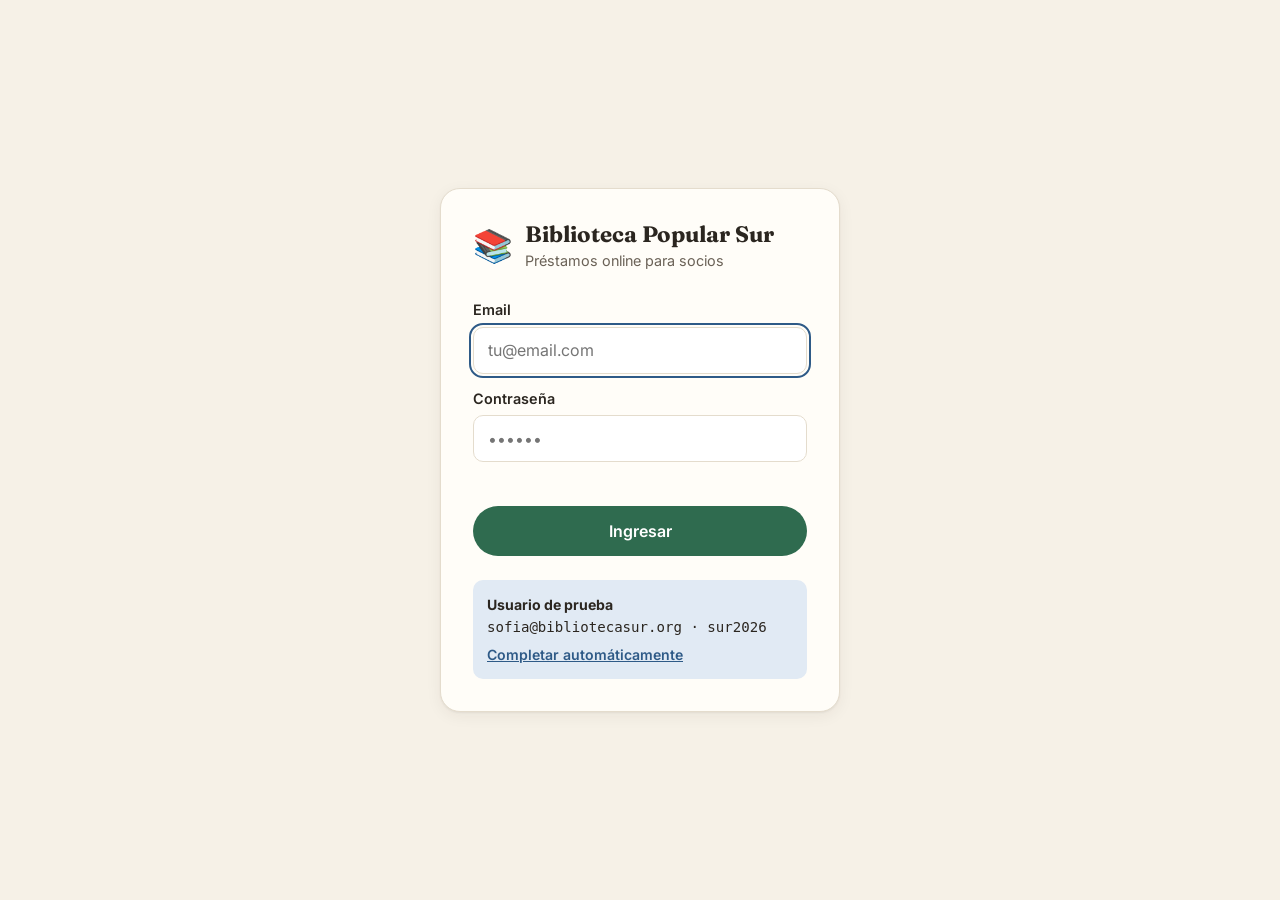
==== index.html @ bd3634ec "App Biblioteca Popular Sur: login simulado, catálogo y préstamos" ====
<!doctype html>
<html lang="es">
<head>
  <meta charset="utf-8">
  <meta name="viewport" content="width=device-width, initial-scale=1">
  <title>Biblioteca Popular Sur · Préstamos</title>
  <meta name="description" content="Catálogo y préstamos online de la Biblioteca Popular Sur.">
  <link rel="preconnect" href="https://fonts.googleapis.com">
  <link rel="preconnect" href="https://fonts.gstatic.com" crossorigin>
  <link href="https://fonts.googleapis.com/css2?family=Fraunces:opsz,wght@9..144,600;9..144,700&family=Inter:wght@400;500;600&display=swap" rel="stylesheet">
  <link rel="stylesheet" href="styles.css">
</head>
<body>

  <!-- PANTALLA 1: LOGIN -->
  <section id="pantalla-login" class="login" hidden>
    <div class="login-card">
      <div class="marca">
        <span class="marca-icono" aria-hidden="true">📚</span>
        <div>
          <h1>Biblioteca Popular Sur</h1>
          <p class="sub">Préstamos online para socios</p>
        </div>
      </div>

      <form id="form-login" novalidate>
        <label for="email">Email</label>
        <input id="email" type="email" autocomplete="username" placeholder="tu@email.com" required>

        <label for="password">Contraseña</label>
        <input id="password" type="password" autocomplete="current-password" placeholder="••••••" required>

        <p id="error-login" class="error" role="alert"></p>
        <button type="submit" class="btn btn-primario btn-ancho">Ingresar</button>
      </form>

      <div class="demo">
        <strong>Usuario de prueba</strong>
        <p>sofia@bibliotecasur.org · sur2026</p>
        <button type="button" id="btn-demo" class="btn-link">Completar automáticamente</button>
      </div>
    </div>
  </section>

  <!-- PANTALLA 2: APP -->
  <div id="pantalla-app" hidden>
    <header class="topbar">
      <div class="marca marca-chica">
        <span class="marca-icono" aria-hidden="true">📚</span>
        <span class="marca-nombre">Biblioteca Sur</span>
      </div>
      <div class="usuario">
        <span>Hola, <strong id="nombre-usuario"></strong></span>
        <button id="btn-salir" class="btn btn-secundario">Salir</button>
      </div>
    </header>

    <main class="contenido">
      <!-- Catálogo -->
      <section class="catalogo" aria-labelledby="titulo-catalogo">
        <h2 id="titulo-catalogo">Catálogo</h2>

        <div class="filtros">
          <input id="buscador" type="search" placeholder="Buscar por título o autor…" aria-label="Buscar por título o autor">
          <select id="filtro-genero" aria-label="Filtrar por género">
            <option value="todos">Todos los géneros</option>
          </select>
          <label class="check">
            <input type="checkbox" id="solo-disponibles"> Solo disponibles
          </label>
        </div>

        <p id="contador-resultados" class="contador"></p>
        <ul id="lista-libros" class="lista-libros"></ul>
      </section>

      <!-- Mis préstamos -->
      <aside class="prestamos" aria-labelledby="titulo-prestamos">
        <h2 id="titulo-prestamos">Mis préstamos <span id="cupo" class="cupo"></span></h2>
        <ul id="lista-prestamos" class="lista-prestamos"></ul>
        <p class="regla">Hasta 3 libros a la vez · 14 días · 1 renovación de 7 días.</p>
      </aside>
    </main>
  </div>

  <!-- Aviso flotante -->
  <div id="toast" class="toast" role="status" aria-live="polite"></div>

  <script src="data.js"></script>
  <script src="app.js"></script>
</body>
</html>
---- styles.css ----
:root {
  --fondo: #f6f1e7;
  --papel: #fffdf8;
  --tinta: #2b2620;
  --tinta-suave: #6b6257;
  --borde: #e4dccd;
  --verde: #2f6b4f;
  --verde-claro: #e3efe7;
  --rojo: #b3412e;
  --rojo-claro: #f8e3de;
  --ambar: #9a6a12;
  --ambar-claro: #f7ecd2;
  --azul: #2e5a87;
  --azul-claro: #e1eaf4;
  --radio: 12px;
  --sombra: 0 1px 2px rgba(43, 38, 32, .06), 0 4px 16px rgba(43, 38, 32, .06);
}

* { box-sizing: border-box; }

body {
  margin: 0;
  font-family: "Inter", system-ui, sans-serif;
  background: var(--fondo);
  color: var(--tinta);
  line-height: 1.5;
}

h1, h2, h3 { font-family: "Fraunces", Georgia, serif; margin: 0; line-height: 1.2; }
[hidden] { display: none !important; }

/* ---------- Botones ---------- */
.btn {
  font: inherit;
  font-weight: 600;
  font-size: .9rem;
  border-radius: 999px;
  padding: .5rem 1rem;
  border: 1px solid transparent;
  cursor: pointer;
  transition: background .15s, transform .05s;
  white-space: nowrap;
}
.btn:active { transform: translateY(1px); }
.btn:disabled { opacity: .5; cursor: not-allowed; }
.btn-primario { background: var(--verde); color: #fff; }
.btn-primario:hover:not(:disabled) { background: #245740; }
.btn-secundario { background: transparent; color: var(--tinta); border-color: var(--borde); }
.btn-secundario:hover:not(:disabled) { background: var(--fondo); }
.btn-ancho { width: 100%; padding: .75rem; font-size: 1rem; }
.btn-link { background: none; border: 0; color: var(--azul); font: inherit; font-weight: 600; cursor: pointer; padding: 0; text-decoration: underline; }

/* ---------- Login ---------- */
.login {
  min-height: 100vh;
  display: grid;
  place-items: center;
  padding: 16px;
}
.login-card {
  width: 100%;
  max-width: 400px;
  background: var(--papel);
  border: 1px solid var(--borde);
  border-radius: 20px;
  padding: 32px;
  box-shadow: var(--sombra);
}
.marca { display: flex; align-items: center; gap: 12px; margin-bottom: 28px; }
.marca-icono { font-size: 2rem; }
.marca h1 { font-size: 1.4rem; }
.sub { margin: 2px 0 0; color: var(--tinta-suave); font-size: .9rem; }

form label { display: block; font-weight: 600; font-size: .9rem; margin: 14px 0 6px; }
input[type="email"], input[type="password"], input[type="search"], select {
  width: 100%;
  font: inherit;
  padding: .65rem .85rem;
  border: 1px solid var(--borde);
  border-radius: 10px;
  background: #fff;
  color: var(--tinta);
}
input:focus, select:focus, .btn:focus-visible { outline: 2px solid var(--azul); outline-offset: 2px; }

.error { color: var(--rojo); font-size: .9rem; min-height: 1.4em; margin: 12px 0; }

.demo {
  margin-top: 24px;
  padding: 14px;
  border-radius: 10px;
  background: var(--azul-claro);
  font-size: .88rem;
}
.demo p { margin: 2px 0 6px; font-family: ui-monospace, monospace; }

/* ---------- Barra superior ---------- */
.topbar {
  position: sticky;
  top: 0;
  z-index: 5;
  display: flex;
  justify-content: space-between;
  align-items: center;
  gap: 12px;
  padding: 12px 24px;
  background: var(--papel);
  border-bottom: 1px solid var(--borde);
}
.marca-chica { margin: 0; gap: 8px; }
.marca-chica .marca-icono { font-size: 1.4rem; }
.marca-nombre { font-family: "Fraunces", serif; font-weight: 700; font-size: 1.15rem; }
.usuario { display: flex; align-items: center; gap: 12px; font-size: .95rem; }

/* ---------- Layout ---------- */
.contenido {
  max-width: 1100px;
  margin: 0 auto;
  padding: 24px;
  display: grid;
  grid-template-columns: minmax(0, 1fr) 340px;
  gap: 24px;
  align-items: start;
}
.contenido h2 { font-size: 1.5rem; margin-bottom: 16px; }

/* ---------- Filtros ---------- */
.filtros {
  display: grid;
  grid-template-columns: minmax(0, 1fr) 190px auto;
  gap: 10px;
  align-items: center;
}
.check { display: flex; align-items: center; gap: 6px; font-size: .9rem; white-space: nowrap; cursor: pointer; }
.check input { width: 18px; height: 18px; accent-color: var(--verde); }
.contador { color: var(--tinta-suave); font-size: .9rem; margin: 14px 0 10px; }

/* ---------- Libros ---------- */
.lista-libros, .lista-prestamos { list-style: none; margin: 0; padding: 0; display: grid; gap: 10px; }

.libro {
  display: flex;
  justify-content: space-between;
  align-items: center;
  gap: 16px;
  background: var(--papel);
  border: 1px solid var(--borde);
  border-radius: var(--radio);
  padding: 14px 16px;
}
.libro h3 { font-size: 1.05rem; }
.libro p { margin: 2px 0 6px; color: var(--tinta-suave); font-size: .9rem; }
.genero { font-size: .75rem; font-weight: 600; text-transform: uppercase; letter-spacing: .04em; color: var(--tinta-suave); }
.libro-acciones { display: flex; flex-direction: column; align-items: flex-end; gap: 8px; flex-shrink: 0; }

.estado { font-size: .78rem; font-weight: 600; padding: 2px 10px; border-radius: 999px; }
.estado::before { content: "● "; }
.disponible { background: var(--verde-claro); color: var(--verde); }
.prestado { background: var(--rojo-claro); color: var(--rojo); }
.mio { background: var(--azul-claro); color: var(--azul); }
.vuelve { font-size: .82rem; color: var(--tinta-suave); }

.vacio {
  padding: 20px;
  text-align: center;
  color: var(--tinta-suave);
  border: 1px dashed var(--borde);
  border-radius: var(--radio);
}

/* ---------- Mis préstamos ---------- */
.prestamos {
  position: sticky;
  top: 80px;
  background: var(--papel);
  border: 1px solid var(--borde);
  border-radius: 16px;
  padding: 20px;
  box-shadow: var(--sombra);
}
.cupo { font-family: "Inter", sans-serif; font-size: .85rem; font-weight: 600; background: var(--fondo); padding: 2px 10px; border-radius: 999px; vertical-align: middle; }
.prestamo { border: 1px solid var(--borde); border-left: 4px solid var(--verde); border-radius: 10px; padding: 12px; }
.prestamo h3 { font-size: 1rem; }
.prestamo p { margin: 4px 0 10px; font-size: .88rem; color: var(--tinta-suave); }
.prestamo.pronto { border-left-color: var(--ambar); background: var(--ambar-claro); }
.prestamo.pronto .dias { color: var(--ambar); font-weight: 600; }
.prestamo.vencido { border-left-color: var(--rojo); background: var(--rojo-claro); }
.prestamo.vencido .dias { color: var(--rojo); font-weight: 600; }
.prestamo-acciones { display: flex; gap: 8px; flex-wrap: wrap; }
.regla { font-size: .8rem; color: var(--tinta-suave); margin: 14px 0 0; }

/* ---------- Toast ---------- */
.toast {
  position: fixed;
  left: 50%;
  bottom: 24px;
  transform: translate(-50%, 20px);
  max-width: calc(100% - 32px);
  background: var(--tinta);
  color: #fff;
  padding: 12px 18px;
  border-radius: 12px;
  font-size: .92rem;
  opacity: 0;
  pointer-events: none;
  transition: opacity .2s, transform .2s;
  z-index: 10;
}
.toast.visible { opacity: 1; transform: translate(-50%, 0); }
.toast-error { background: var(--rojo); }

/* ---------- Celular ---------- */
@media (max-width: 820px) {
  .contenido { grid-template-columns: 1fr; padding: 16px; }
  .prestamos { position: static; order: -1; }
  .filtros { grid-template-columns: 1fr 1fr; }
  .filtros input[type="search"] { grid-column: 1 / -1; }
  .topbar { padding: 10px 16px; }
}
@media (max-width: 480px) {
  .libro { flex-direction: column; align-items: stretch; }
  .libro-acciones { flex-direction: row; justify-content: space-between; align-items: center; }
  .login-card { padding: 24px; }
  .usuario > span { display: none; }
}
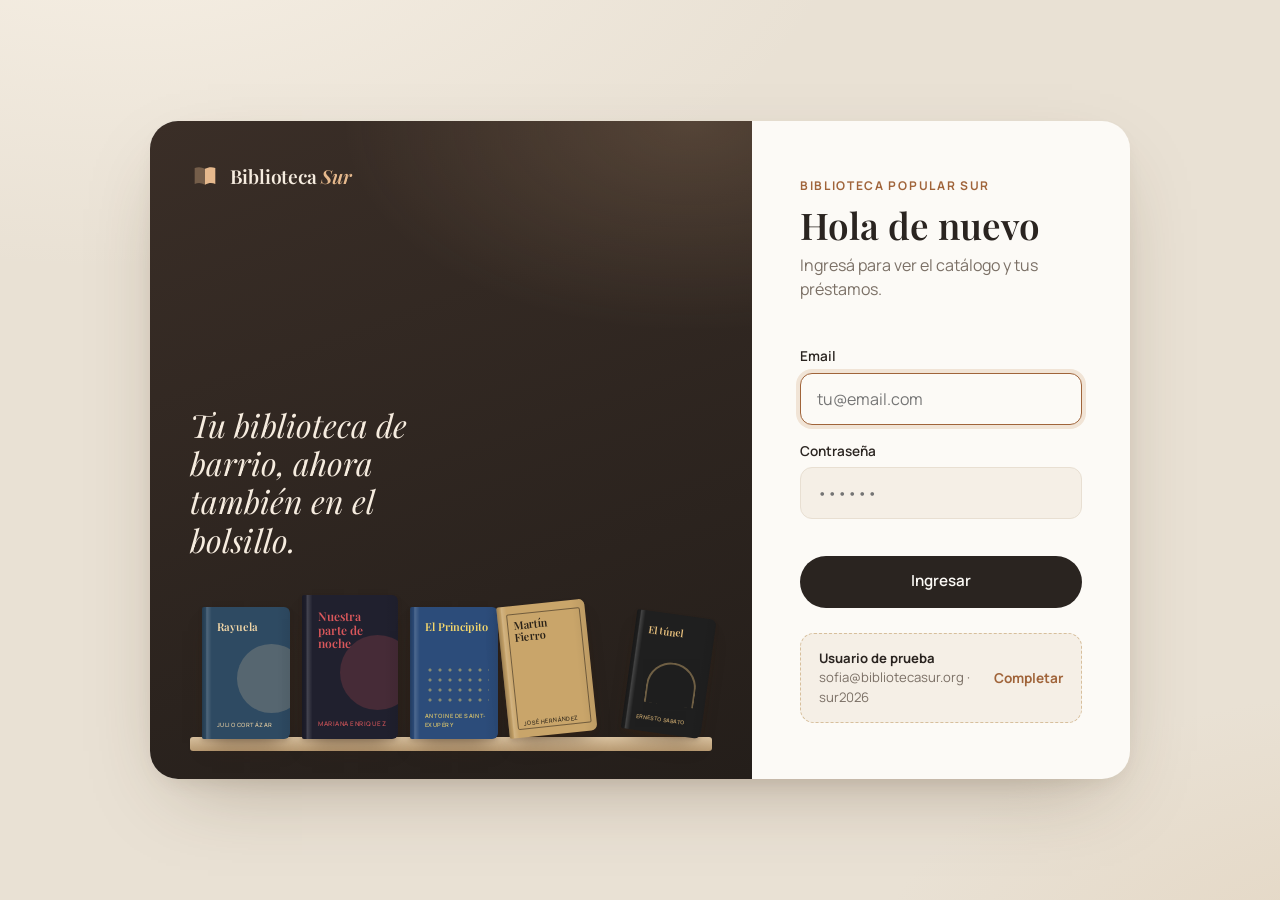
==== commit e569bf55: "Rediseño visual: estantes por género, tapas dibujadas con CSS y ficha del libro - Barra lateral con " ====
--- a/index.html
+++ b/index.html
@@ -7,81 +7,133 @@
   <meta name="description" content="Catálogo y préstamos online de la Biblioteca Popular Sur.">
   <link rel="preconnect" href="https://fonts.googleapis.com">
   <link rel="preconnect" href="https://fonts.gstatic.com" crossorigin>
-  <link href="https://fonts.googleapis.com/css2?family=Fraunces:opsz,wght@9..144,600;9..144,700&family=Inter:wght@400;500;600&display=swap" rel="stylesheet">
+  <link href="https://fonts.googleapis.com/css2?family=Playfair+Display:ital,wght@0,600;0,700;1,600&family=Manrope:wght@400;500;600;700&display=swap" rel="stylesheet">
   <link rel="stylesheet" href="styles.css">
 </head>
 <body>
 
+  <!-- Ícono reutilizable del logo -->
+  <svg width="0" height="0" style="position:absolute" aria-hidden="true">
+    <symbol id="icono-logo" viewBox="0 0 32 32">
+      <path d="M5 7.5c3.6-1.4 7.3-1.2 11 .8v17c-3.7-2-7.4-2.2-11-.8z" fill="currentColor" opacity=".35"/>
+      <path d="M27 7.5c-3.6-1.4-7.3-1.2-11 .8v17c3.7-2 7.4-2.2 11-.8z" fill="currentColor"/>
+    </symbol>
+  </svg>
+
   <!-- PANTALLA 1: LOGIN -->
   <section id="pantalla-login" class="login" hidden>
     <div class="login-card">
-      <div class="marca">
-        <span class="marca-icono" aria-hidden="true">📚</span>
+      <div class="login-arte">
+        <div class="logo logo-claro">
+          <svg class="logo-icono"><use href="#icono-logo"/></svg>
+          <span>Biblioteca <em>Sur</em></span>
+        </div>
         <div>
-          <h1>Biblioteca Popular Sur</h1>
-          <p class="sub">Préstamos online para socios</p>
+          <p class="login-frase">Tu biblioteca de barrio, ahora también en el bolsillo.</p>
+          <div id="login-estante" class="login-estante" aria-hidden="true"></div>
         </div>
       </div>
 
-      <form id="form-login" novalidate>
-        <label for="email">Email</label>
-        <input id="email" type="email" autocomplete="username" placeholder="tu@email.com" required>
+      <div class="login-form">
+        <p class="sobretitulo">Biblioteca Popular Sur</p>
+        <h1>Hola de nuevo</h1>
+        <p class="sub">Ingresá para ver el catálogo y tus préstamos.</p>
 
-        <label for="password">Contraseña</label>
-        <input id="password" type="password" autocomplete="current-password" placeholder="••••••" required>
+        <form id="form-login" novalidate>
+          <label for="email">Email</label>
+          <input id="email" type="email" autocomplete="username" placeholder="tu@email.com" required>
 
-        <p id="error-login" class="error" role="alert"></p>
-        <button type="submit" class="btn btn-primario btn-ancho">Ingresar</button>
-      </form>
+          <label for="password">Contraseña</label>
+          <input id="password" type="password" autocomplete="current-password" placeholder="••••••" required>
 
-      <div class="demo">
-        <strong>Usuario de prueba</strong>
-        <p>sofia@bibliotecasur.org · sur2026</p>
-        <button type="button" id="btn-demo" class="btn-link">Completar automáticamente</button>
+          <p id="error-login" class="error" role="alert"></p>
+          <button type="submit" class="btn btn-primario btn-ancho">Ingresar</button>
+        </form>
+
+        <div class="demo">
+          <div>
+            <strong>Usuario de prueba</strong>
+            <p>sofia@bibliotecasur.org · sur2026</p>
+          </div>
+          <button type="button" id="btn-demo" class="btn-link">Completar</button>
+        </div>
       </div>
     </div>
   </section>
 
   <!-- PANTALLA 2: APP -->
-  <div id="pantalla-app" hidden>
-    <header class="topbar">
-      <div class="marca marca-chica">
-        <span class="marca-icono" aria-hidden="true">📚</span>
-        <span class="marca-nombre">Biblioteca Sur</span>
+  <div id="pantalla-app" class="app" data-vista="catalogo" hidden>
+
+    <!-- Barra lateral: logo, géneros y usuario -->
+    <aside class="sidebar">
+      <div class="logo">
+        <svg class="logo-icono"><use href="#icono-logo"/></svg>
+        <span>Biblioteca <em>Sur</em></span>
       </div>
-      <div class="usuario">
-        <span>Hola, <strong id="nombre-usuario"></strong></span>
-        <button id="btn-salir" class="btn btn-secundario">Salir</button>
+
+      <p class="sidebar-titulo">Géneros</p>
+      <nav id="nav-generos" class="nav-generos" aria-label="Filtrar por género"></nav>
+
+      <div class="sidebar-usuario">
+        <span id="avatar" class="avatar" aria-hidden="true"></span>
+        <div class="sidebar-usuario-texto">
+          <strong id="nombre-usuario"></strong>
+          <span>Socia/o</span>
+        </div>
+        <button id="btn-salir" class="btn-icono" title="Cerrar sesión" aria-label="Cerrar sesión">
+          <svg viewBox="0 0 24 24"><path d="M15 4h3a2 2 0 0 1 2 2v12a2 2 0 0 1-2 2h-3M10 17l5-5-5-5M15 12H4" fill="none" stroke="currentColor" stroke-width="1.8" stroke-linecap="round" stroke-linejoin="round"/></svg>
+        </button>
       </div>
-    </header>
+    </aside>
 
-    <main class="contenido">
-      <!-- Catálogo -->
-      <section class="catalogo" aria-labelledby="titulo-catalogo">
-        <h2 id="titulo-catalogo">Catálogo</h2>
+    <!-- Catálogo -->
+    <main class="principal">
+      <header class="barra">
+        <label class="busqueda">
+          <svg viewBox="0 0 24 24" aria-hidden="true"><circle cx="11" cy="11" r="6.5" fill="none" stroke="currentColor" stroke-width="1.8"/><path d="m16 16 4 4" stroke="currentColor" stroke-width="1.8" stroke-linecap="round"/></svg>
+          <input id="buscador" type="search" placeholder="Buscar por título o autor…" aria-label="Buscar por título o autor">
+        </label>
+        <div class="segmentado" role="group" aria-label="Disponibilidad">
+          <button type="button" class="activo" data-disponibilidad="todos" aria-pressed="true">Todos</button>
+          <button type="button" data-disponibilidad="disponibles" aria-pressed="false">Disponibles</button>
+        </div>
+      </header>
 
-        <div class="filtros">
-          <input id="buscador" type="search" placeholder="Buscar por título o autor…" aria-label="Buscar por título o autor">
-          <select id="filtro-genero" aria-label="Filtrar por género">
-            <option value="todos">Todos los géneros</option>
-          </select>
-          <label class="check">
-            <input type="checkbox" id="solo-disponibles"> Solo disponibles
-          </label>
-        </div>
+      <div class="encabezado">
+        <h1 id="saludo"></h1>
+        <p id="contador-resultados" class="contador"></p>
+      </div>
 
-        <p id="contador-resultados" class="contador"></p>
-        <ul id="lista-libros" class="lista-libros"></ul>
-      </section>
+      <div id="estantes" class="estantes"></div>
+    </main>
 
-      <!-- Mis préstamos -->
-      <aside class="prestamos" aria-labelledby="titulo-prestamos">
-        <h2 id="titulo-prestamos">Mis préstamos <span id="cupo" class="cupo"></span></h2>
-        <ul id="lista-prestamos" class="lista-prestamos"></ul>
-        <p class="regla">Hasta 3 libros a la vez · 14 días · 1 renovación de 7 días.</p>
-      </aside>
-    </main>
+    <!-- Mis préstamos -->
+    <aside class="panel-prestamos" aria-labelledby="titulo-prestamos">
+      <div class="panel-cabecera">
+        <h2 id="titulo-prestamos">Mis préstamos</h2>
+        <div id="cupo" class="cupo"></div>
+      </div>
+      <ul id="lista-prestamos" class="lista-prestamos"></ul>
+      <p class="regla">Hasta 3 libros a la vez · 14 días · 1 renovación de 7 días.</p>
+    </aside>
+
+    <!-- Navegación inferior (solo celular) -->
+    <nav class="tabbar" aria-label="Secciones">
+      <button type="button" data-ir="catalogo" class="activo">
+        <svg viewBox="0 0 24 24" aria-hidden="true"><path d="M4 5h4v14H4zM10 5h4v14h-4zM16.5 5.5l3.5 1-3.5 13-3.5-1z" fill="none" stroke="currentColor" stroke-width="1.7" stroke-linejoin="round"/></svg>
+        Catálogo
+      </button>
+      <button type="button" data-ir="prestamos">
+        <svg viewBox="0 0 24 24" aria-hidden="true"><path d="M6 3h12v18l-6-4-6 4z" fill="none" stroke="currentColor" stroke-width="1.7" stroke-linejoin="round"/></svg>
+        Mis préstamos <span id="tab-contador" class="tab-contador"></span>
+      </button>
+    </nav>
   </div>
+
+  <!-- Ficha del libro -->
+  <dialog id="detalle" class="detalle" aria-labelledby="detalle-titulo">
+    <div id="detalle-contenido"></div>
+  </dialog>
 
   <!-- Aviso flotante -->
   <div id="toast" class="toast" role="status" aria-live="polite"></div>
--- a/styles.css
+++ b/styles.css
@@ -1,225 +1,792 @@
+/* ============================================================
+   Biblioteca Popular Sur – estilos
+   Estética: estantes de madera clara, tapas como protagonistas,
+   papel crema y tinta oscura.
+   ============================================================ */
+
 :root {
-  --fondo: #f6f1e7;
-  --papel: #fffdf8;
-  --tinta: #2b2620;
-  --tinta-suave: #6b6257;
-  --borde: #e4dccd;
-  --verde: #2f6b4f;
-  --verde-claro: #e3efe7;
-  --rojo: #b3412e;
-  --rojo-claro: #f8e3de;
-  --ambar: #9a6a12;
-  --ambar-claro: #f7ecd2;
-  --azul: #2e5a87;
-  --azul-claro: #e1eaf4;
-  --radio: 12px;
-  --sombra: 0 1px 2px rgba(43, 38, 32, .06), 0 4px 16px rgba(43, 38, 32, .06);
+  --fondo-exterior: #e9e1d4;
+  --papel: #fcfaf6;
+  --crema: #f5efe6;
+  --linea: #e8dfd2;
+  --madera-clara: #ecdcc4;
+  --madera: #d7bf9c;
+  --tinta: #2a2420;
+  --tinta-suave: #7b7066;
+  --acento: #a0643a;
+  --acento-suave: #f1e4d6;
+
+  --verde: #44704f;
+  --verde-claro: #e2ece0;
+  --rojo: #b0463a;
+  --rojo-claro: #f6e1dc;
+  --ambar: #a8701a;
+  --ambar-claro: #f6ead1;
+  --azul: #3c5d7f;
+  --azul-claro: #e1e9f2;
+
+  --ancho-tapa: 104px;
+  --serif: "Playfair Display", Georgia, serif;
+  --sans: "Manrope", system-ui, sans-serif;
+  --sombra-app: 0 30px 80px -30px rgba(70, 45, 20, .35), 0 8px 24px -12px rgba(70, 45, 20, .15);
 }
 
 * { box-sizing: border-box; }
+[hidden] { display: none !important; }
 
 body {
   margin: 0;
-  font-family: "Inter", system-ui, sans-serif;
-  background: var(--fondo);
+  font-family: var(--sans);
   color: var(--tinta);
   line-height: 1.5;
-}
-
-h1, h2, h3 { font-family: "Fraunces", Georgia, serif; margin: 0; line-height: 1.2; }
-[hidden] { display: none !important; }
+  background:
+    radial-gradient(1200px 600px at 10% -10%, #f6efe4 0%, transparent 60%),
+    radial-gradient(900px 500px at 110% 110%, #e3d5c1 0%, transparent 60%),
+    var(--fondo-exterior);
+  min-height: 100vh;
+}
+
+h1, h2, h3 { margin: 0; line-height: 1.2; }
+h1, h2 { font-family: var(--serif); font-weight: 600; }
+p { margin: 0; }
+button { font: inherit; color: inherit; }
+:focus-visible { outline: 2px solid var(--acento); outline-offset: 2px; }
+
+/* ---------- Logo ---------- */
+.logo {
+  display: flex;
+  align-items: center;
+  gap: .6rem;
+  font-family: var(--serif);
+  font-size: 1.2rem;
+  font-weight: 600;
+  letter-spacing: -.01em;
+}
+.logo em { font-style: italic; color: var(--acento); }
+.logo-icono { width: 30px; height: 30px; color: var(--acento); }
+.logo-claro { color: #f6ecdf; }
+.logo-claro em, .logo-claro .logo-icono { color: #e6b98d; }
 
 /* ---------- Botones ---------- */
 .btn {
-  font: inherit;
   font-weight: 600;
   font-size: .9rem;
   border-radius: 999px;
-  padding: .5rem 1rem;
+  padding: .6rem 1.2rem;
   border: 1px solid transparent;
   cursor: pointer;
-  transition: background .15s, transform .05s;
-  white-space: nowrap;
-}
-.btn:active { transform: translateY(1px); }
-.btn:disabled { opacity: .5; cursor: not-allowed; }
-.btn-primario { background: var(--verde); color: #fff; }
-.btn-primario:hover:not(:disabled) { background: #245740; }
-.btn-secundario { background: transparent; color: var(--tinta); border-color: var(--borde); }
-.btn-secundario:hover:not(:disabled) { background: var(--fondo); }
-.btn-ancho { width: 100%; padding: .75rem; font-size: 1rem; }
-.btn-link { background: none; border: 0; color: var(--azul); font: inherit; font-weight: 600; cursor: pointer; padding: 0; text-decoration: underline; }
-
-/* ---------- Login ---------- */
+  transition: background .2s, color .2s, border-color .2s, transform .15s;
+}
+.btn:active:not(:disabled) { transform: scale(.97); }
+.btn-primario { background: var(--tinta); color: var(--papel); }
+.btn-primario:hover:not(:disabled) { background: var(--acento); }
+.btn-secundario { background: transparent; border-color: var(--linea); color: var(--tinta); }
+.btn-secundario:hover:not(:disabled) { border-color: var(--tinta); }
+.btn:disabled { opacity: .45; cursor: not-allowed; }
+.btn-ancho { width: 100%; padding: .85rem; font-size: .95rem; }
+.btn-mini { font-size: .78rem; padding: .35rem .85rem; }
+
+.btn-link {
+  background: none;
+  border: 0;
+  color: var(--acento);
+  font-weight: 700;
+  font-size: .85rem;
+  cursor: pointer;
+  padding: .25rem 0;
+}
+.btn-link:hover { text-decoration: underline; }
+
+.btn-icono {
+  display: grid;
+  place-items: center;
+  width: 36px;
+  height: 36px;
+  border-radius: 50%;
+  border: 0;
+  background: transparent;
+  cursor: pointer;
+  color: var(--tinta-suave);
+  flex: none;
+}
+.btn-icono:hover { background: var(--acento-suave); color: var(--tinta); }
+.btn-icono svg { width: 20px; height: 20px; }
+
+/* ============================================================
+   TAPAS (dibujadas con CSS)
+   ============================================================ */
+.portada {
+  --ancho: var(--ancho-tapa);
+  position: relative;
+  width: var(--ancho);
+  aspect-ratio: 2 / 3;
+  background: var(--fondo);
+  color: var(--tinta);
+  border-radius: 2px 6px 6px 2px;
+  /* El padding en % se calcularía sobre el contenedor: lo hacemos relativo a la tapa */
+  padding: calc(var(--ancho) * .16) calc(var(--ancho) * .11) calc(var(--ancho) * .11) calc(var(--ancho) * .17);
+  display: flex;
+  flex-direction: column;
+  justify-content: space-between;
+  overflow: hidden;
+  text-align: left;
+  box-shadow:
+    0 14px 20px -10px rgba(60, 35, 15, .5),
+    0 2px 4px rgba(60, 35, 15, .18);
+}
+/* Lomo y brillo */
+.portada::after {
+  content: "";
+  position: absolute;
+  inset: 0;
+  background: linear-gradient(90deg,
+    rgba(0, 0, 0, .22) 0, rgba(0, 0, 0, .05) 4%,
+    rgba(255, 255, 255, .16) 5.5%, rgba(255, 255, 255, 0) 11%,
+    rgba(255, 255, 255, 0) 85%, rgba(0, 0, 0, .06) 100%);
+  pointer-events: none;
+}
+.portada-titulo {
+  position: relative;
+  z-index: 1;
+  font-family: var(--serif);
+  font-weight: 600;
+  font-size: calc(var(--ancho) * .125);
+  line-height: 1.12;
+}
+.portada-autor {
+  position: relative;
+  z-index: 1;
+  font-size: calc(var(--ancho) * .066);
+  font-weight: 600;
+  text-transform: uppercase;
+  letter-spacing: .08em;
+  opacity: .85;
+}
+
+/* Adornos: cada libro tiene uno (definido en data.js) */
+.portada::before { content: ""; position: absolute; pointer-events: none; }
+.portada--circulo::before {
+  width: 78%; aspect-ratio: 1; border-radius: 50%;
+  background: var(--tinta); opacity: .2;
+  right: -18%; bottom: 20%;
+}
+.portada--marco::before {
+  inset: 6% 6% 6% 10%;
+  border: 1px solid var(--tinta); opacity: .55; border-radius: 2px;
+}
+.portada--arco::before {
+  left: 24%; right: 14%; top: 40%; bottom: 24%;
+  border: 2px solid var(--tinta); border-bottom: 0;
+  border-radius: 999px 999px 0 0; opacity: .4;
+}
+.portada--franjas::before {
+  left: 0; right: 0; bottom: 24%; height: 20%;
+  background: repeating-linear-gradient(0deg, var(--tinta) 0 2px, transparent 2px 7px);
+  opacity: .32;
+}
+.portada--puntos::before {
+  inset: 44% 10% 26% 17%;
+  background-image: radial-gradient(var(--tinta) 1.3px, transparent 1.8px);
+  background-size: 10px 10px;
+  opacity: .45;
+}
+
+.portada-mini { --ancho: 56px; }
+.portada-chica { --ancho: 84px; }
+.portada-grande { --ancho: 150px; }
+.portada-mini .portada-autor,
+.portada-chica .portada-autor { display: none; }
+
+/* ============================================================
+   LOGIN
+   ============================================================ */
 .login {
   min-height: 100vh;
   display: grid;
   place-items: center;
-  padding: 16px;
+  padding: 24px;
 }
 .login-card {
   width: 100%;
-  max-width: 400px;
+  max-width: 980px;
+  display: grid;
+  grid-template-columns: 1.05fr 1fr;
   background: var(--papel);
-  border: 1px solid var(--borde);
-  border-radius: 20px;
-  padding: 32px;
-  box-shadow: var(--sombra);
-}
-.marca { display: flex; align-items: center; gap: 12px; margin-bottom: 28px; }
-.marca-icono { font-size: 2rem; }
-.marca h1 { font-size: 1.4rem; }
-.sub { margin: 2px 0 0; color: var(--tinta-suave); font-size: .9rem; }
-
-form label { display: block; font-weight: 600; font-size: .9rem; margin: 14px 0 6px; }
-input[type="email"], input[type="password"], input[type="search"], select {
+  border-radius: 28px;
+  overflow: hidden;
+  box-shadow: var(--sombra-app);
+}
+.login-arte {
+  background:
+    radial-gradient(500px 300px at 90% 0%, rgba(230, 185, 141, .18), transparent 70%),
+    linear-gradient(160deg, #3a2e27, #241e1a);
+  color: #f6ecdf;
+  padding: 40px;
+  display: flex;
+  flex-direction: column;
+  justify-content: space-between;
+  gap: 40px;
+  min-height: 580px;
+}
+.login-frase {
+  font-family: var(--serif);
+  font-style: italic;
+  font-size: 2rem;
+  line-height: 1.2;
+  max-width: 14ch;
+  margin-bottom: 36px;
+}
+.login-estante {
+  --ancho-tapa: 88px;
+  display: flex;
+  align-items: flex-end;
+  gap: 12px;
+  padding: 0 12px;
+  position: relative;
+}
+.login-estante::after {
+  content: "";
+  position: absolute;
+  left: 0; right: 0; bottom: -12px;
+  height: 14px;
+  border-radius: 3px;
+  background: linear-gradient(#d9c2a0, #b89a72);
+  box-shadow: 0 12px 20px -8px rgba(0, 0, 0, .6);
+}
+.login-estante .portada { position: relative; z-index: 1; }
+.login-estante .portada:nth-child(2) { --ancho: 96px; }
+.login-estante .portada:nth-child(4) { transform: rotate(-6deg); transform-origin: bottom left; }
+.login-estante .portada:nth-child(5) { --ancho: 80px; transform: rotate(8deg); transform-origin: bottom right; margin-left: 10px; }
+
+.login-form {
+  padding: 56px 48px;
+  display: flex;
+  flex-direction: column;
+  justify-content: center;
+}
+.sobretitulo {
+  font-size: .75rem;
+  font-weight: 700;
+  letter-spacing: .14em;
+  text-transform: uppercase;
+  color: var(--acento);
+  margin-bottom: .5rem;
+}
+.login-form h1 { font-size: 2.3rem; }
+.login-form .sub { color: var(--tinta-suave); margin: .4rem 0 1.8rem; }
+
+label { display: block; font-size: .85rem; font-weight: 600; margin: 1rem 0 .4rem; }
+input[type="email"], input[type="password"] {
   width: 100%;
   font: inherit;
-  padding: .65rem .85rem;
-  border: 1px solid var(--borde);
-  border-radius: 10px;
-  background: #fff;
+  padding: .8rem 1rem;
+  border-radius: 12px;
+  border: 1px solid var(--linea);
+  background: var(--crema);
   color: var(--tinta);
-}
-input:focus, select:focus, .btn:focus-visible { outline: 2px solid var(--azul); outline-offset: 2px; }
-
-.error { color: var(--rojo); font-size: .9rem; min-height: 1.4em; margin: 12px 0; }
+  transition: border-color .2s, background .2s, box-shadow .2s;
+}
+input[type="email"]:focus, input[type="password"]:focus {
+  outline: none;
+  border-color: var(--acento);
+  background: var(--papel);
+  box-shadow: 0 0 0 4px var(--acento-suave);
+}
+.error { min-height: 1.4em; color: var(--rojo); font-size: .85rem; font-weight: 600; margin: .7rem 0 .4rem; }
 
 .demo {
-  margin-top: 24px;
-  padding: 14px;
-  border-radius: 10px;
-  background: var(--azul-claro);
-  font-size: .88rem;
-}
-.demo p { margin: 2px 0 6px; font-family: ui-monospace, monospace; }
-
-/* ---------- Barra superior ---------- */
-.topbar {
-  position: sticky;
-  top: 0;
-  z-index: 5;
+  display: flex;
+  align-items: center;
+  justify-content: space-between;
+  gap: 1rem;
+  margin-top: 1.6rem;
+  padding: .9rem 1.1rem;
+  border-radius: 14px;
+  border: 1px dashed var(--madera);
+  background: var(--crema);
+  font-size: .82rem;
+}
+.demo p { color: var(--tinta-suave); }
+
+/* ============================================================
+   APP: barra lateral · catálogo · préstamos
+   ============================================================ */
+.app {
+  display: grid;
+  grid-template-columns: 232px 1fr 330px;
+  max-width: 1440px;
+  height: calc(100vh - 48px);
+  margin: 24px auto;
+  background: var(--papel);
+  border-radius: 28px;
+  box-shadow: var(--sombra-app);
+  overflow: hidden;
+}
+
+/* ---------- Barra lateral ---------- */
+.sidebar {
+  display: flex;
+  flex-direction: column;
+  padding: 28px 18px 18px;
+  border-right: 1px solid var(--linea);
+  min-height: 0;
+}
+.sidebar .logo { padding: 0 8px; }
+.sidebar-titulo {
+  margin: 36px 10px 10px;
+  font-size: .72rem;
+  font-weight: 700;
+  letter-spacing: .14em;
+  text-transform: uppercase;
+  color: var(--tinta-suave);
+}
+.nav-generos { display: flex; flex-direction: column; gap: 2px; }
+.nav-generos button {
   display: flex;
   justify-content: space-between;
   align-items: center;
-  gap: 12px;
-  padding: 12px 24px;
+  width: 100%;
+  padding: .6rem .8rem;
+  border: 0;
+  border-radius: 10px;
+  background: transparent;
+  color: var(--tinta-suave);
+  font-weight: 500;
+  font-size: .92rem;
+  cursor: pointer;
+  text-align: left;
+  transition: background .2s, color .2s;
+}
+.nav-generos button:hover { background: var(--crema); color: var(--tinta); }
+.nav-generos button.activo { background: var(--acento-suave); color: var(--tinta); font-weight: 700; }
+.nav-cantidad { font-size: .75rem; color: var(--tinta-suave); font-weight: 600; }
+
+.sidebar-usuario {
+  margin-top: auto;
+  display: flex;
+  align-items: center;
+  gap: .7rem;
+  padding: .7rem;
+  border-radius: 16px;
+  background: var(--crema);
+}
+.avatar {
+  display: grid;
+  place-items: center;
+  width: 38px;
+  height: 38px;
+  flex: none;
+  border-radius: 50%;
+  background: var(--acento);
+  color: var(--papel);
+  font-family: var(--serif);
+  font-weight: 600;
+  font-size: 1.05rem;
+}
+.sidebar-usuario-texto { display: flex; flex-direction: column; line-height: 1.25; flex: 1; min-width: 0; }
+.sidebar-usuario-texto strong { font-size: .9rem; }
+.sidebar-usuario-texto span { font-size: .75rem; color: var(--tinta-suave); }
+
+/* ---------- Catálogo ---------- */
+.principal {
+  overflow-y: auto;
+  padding: 26px 40px 48px;
+  background: var(--crema);
+  min-height: 0;
+}
+.barra { display: flex; gap: 12px; align-items: center; flex-wrap: wrap; }
+.busqueda {
+  flex: 1;
+  min-width: 220px;
+  max-width: 440px;
+  display: flex;
+  align-items: center;
+  gap: .6rem;
+  margin: 0;
+  padding: 0 1rem;
   background: var(--papel);
-  border-bottom: 1px solid var(--borde);
-}
-.marca-chica { margin: 0; gap: 8px; }
-.marca-chica .marca-icono { font-size: 1.4rem; }
-.marca-nombre { font-family: "Fraunces", serif; font-weight: 700; font-size: 1.15rem; }
-.usuario { display: flex; align-items: center; gap: 12px; font-size: .95rem; }
-
-/* ---------- Layout ---------- */
-.contenido {
-  max-width: 1100px;
-  margin: 0 auto;
-  padding: 24px;
+  border: 1px solid var(--linea);
+  border-radius: 999px;
+  color: var(--tinta-suave);
+  transition: border-color .2s, box-shadow .2s;
+}
+.busqueda:focus-within { border-color: var(--acento); box-shadow: 0 0 0 4px var(--acento-suave); }
+.busqueda svg { width: 18px; height: 18px; flex: none; }
+.busqueda input {
+  flex: 1;
+  border: 0;
+  background: transparent;
+  font: inherit;
+  font-size: .92rem;
+  color: var(--tinta);
+  padding: .7rem 0;
+  outline: none;
+}
+.segmentado {
+  display: flex;
+  padding: 4px;
+  background: var(--papel);
+  border: 1px solid var(--linea);
+  border-radius: 999px;
+}
+.segmentado button {
+  border: 0;
+  background: transparent;
+  border-radius: 999px;
+  padding: .45rem 1rem;
+  font-size: .85rem;
+  font-weight: 600;
+  color: var(--tinta-suave);
+  cursor: pointer;
+  transition: background .2s, color .2s;
+}
+.segmentado button.activo { background: var(--tinta); color: var(--papel); }
+
+.encabezado { margin: 30px 0 26px; }
+.encabezado h1 { font-size: 2.1rem; }
+.contador { color: var(--tinta-suave); font-size: .9rem; margin-top: .25rem; }
+
+/* ---------- Estantes ---------- */
+/* Los estantes se acomodan de a dos por fila, como un mueble de biblioteca */
+.estantes { display: flex; flex-wrap: wrap; column-gap: 36px; }
+.estante { flex: 1 1 auto; min-width: 0; margin-bottom: 40px; }
+.estante-cabecera {
+  display: flex;
+  justify-content: space-between;
+  align-items: baseline;
+  gap: 1rem;
+  margin-bottom: 14px;
+}
+.estante-cabecera h2 { font-size: 1.35rem; }
+.estante-cabecera span { font-size: .8rem; color: var(--tinta-suave); font-weight: 600; }
+
+.estante-fila {
+  list-style: none;
+  margin: 0;
+  padding: 12px 14px 6px;
+  display: flex;
+  gap: 24px;
+  position: relative;
+  overflow-x: auto;
+  scrollbar-width: thin;
+}
+/* La tabla de madera, justo debajo de las tapas */
+.estante-fila::before {
+  content: "";
+  position: absolute;
+  left: 0; right: 0;
+  top: calc(12px + var(--ancho-tapa) * 1.5 - 6px);
+  height: 16px;
+  border-radius: 4px;
+  background: linear-gradient(var(--madera-clara), var(--madera));
+  box-shadow: 0 10px 16px -10px rgba(90, 60, 30, .55);
+}
+
+.libro {
+  position: relative;
+  z-index: 1;
+  flex: none;
+  width: var(--ancho-tapa);
+  display: flex;
+  flex-direction: column;
+  align-items: flex-start;
+}
+.libro-tapa {
+  border: 0;
+  padding: 0;
+  background: none;
+  cursor: pointer;
+  border-radius: 6px;
+  transition: transform .25s ease;
+}
+.libro-tapa:hover { transform: translateY(-6px); }
+.libro .estado { margin-top: 22px; }
+.libro-titulo {
+  margin-top: .5rem;
+  font-size: .88rem;
+  font-weight: 700;
+  line-height: 1.25;
+  display: -webkit-box;
+  -webkit-line-clamp: 2;
+  -webkit-box-orient: vertical;
+  overflow: hidden;
+}
+.libro-autor { font-size: .78rem; color: var(--tinta-suave); margin: .15rem 0 .6rem; }
+.libro .btn-mini { margin-top: auto; }
+.nota { color: var(--tinta-suave); font-weight: 600; padding-left: 0; padding-right: 0; }
+
+/* Etiquetas de estado */
+.estado {
+  display: inline-flex;
+  align-items: center;
+  gap: .4rem;
+  font-size: .72rem;
+  font-weight: 700;
+  padding: .22rem .65rem;
+  border-radius: 999px;
+  white-space: nowrap;
+}
+.estado::before { content: ""; width: 6px; height: 6px; border-radius: 50%; background: currentColor; }
+.estado.disponible { background: var(--verde-claro); color: var(--verde); }
+.estado.prestado { background: var(--rojo-claro); color: var(--rojo); }
+.estado.mio { background: var(--azul-claro); color: var(--azul); }
+
+.vacio { color: var(--tinta-suave); font-size: .9rem; padding: 2rem 0; }
+.vacio-titulo { font-family: var(--serif); font-size: 1.2rem; color: var(--tinta); margin-bottom: .3rem; }
+
+/* ---------- Mis préstamos ---------- */
+.panel-prestamos {
+  overflow-y: auto;
+  padding: 30px 24px;
+  border-left: 1px solid var(--linea);
+  min-height: 0;
+}
+.panel-cabecera { display: flex; justify-content: space-between; align-items: center; margin-bottom: 20px; }
+.panel-cabecera h2 { font-size: 1.35rem; }
+.cupo { display: flex; align-items: center; gap: 5px; }
+.cupo-punto { width: 9px; height: 9px; border-radius: 50%; background: var(--linea); }
+.cupo-punto.lleno { background: var(--acento); }
+.cupo-texto { margin-left: 6px; font-size: .8rem; font-weight: 700; color: var(--tinta-suave); }
+
+.lista-prestamos { list-style: none; margin: 0; padding: 0; display: flex; flex-direction: column; gap: 14px; }
+.prestamo {
   display: grid;
-  grid-template-columns: minmax(0, 1fr) 340px;
-  gap: 24px;
-  align-items: start;
-}
-.contenido h2 { font-size: 1.5rem; margin-bottom: 16px; }
-
-/* ---------- Filtros ---------- */
-.filtros {
-  display: grid;
-  grid-template-columns: minmax(0, 1fr) 190px auto;
-  gap: 10px;
-  align-items: center;
-}
-.check { display: flex; align-items: center; gap: 6px; font-size: .9rem; white-space: nowrap; cursor: pointer; }
-.check input { width: 18px; height: 18px; accent-color: var(--verde); }
-.contador { color: var(--tinta-suave); font-size: .9rem; margin: 14px 0 10px; }
-
-/* ---------- Libros ---------- */
-.lista-libros, .lista-prestamos { list-style: none; margin: 0; padding: 0; display: grid; gap: 10px; }
-
-.libro {
-  display: flex;
-  justify-content: space-between;
-  align-items: center;
-  gap: 16px;
+  grid-template-columns: 56px 1fr;
+  gap: 14px;
+  padding: 14px;
+  border-radius: 18px;
+  background: var(--crema);
+  border: 1px solid transparent;
+}
+.prestamo.pronto { background: var(--ambar-claro); }
+.prestamo.vencido { background: var(--rojo-claro); }
+.prestamo-info h3 { font-size: .92rem; font-weight: 700; line-height: 1.25; }
+.prestamo-info > p { font-size: .8rem; color: var(--tinta-suave); margin-top: .2rem; }
+.progreso { height: 6px; border-radius: 999px; background: rgba(42, 36, 32, .1); margin: .7rem 0 .35rem; overflow: hidden; }
+.progreso span { display: block; height: 100%; border-radius: inherit; background: var(--verde); }
+.prestamo.pronto .progreso span { background: var(--ambar); }
+.prestamo.vencido .progreso span { background: var(--rojo); }
+.prestamo-info .dias { font-size: .78rem; font-weight: 700; color: var(--verde); }
+.prestamo.pronto .dias { color: var(--ambar); }
+.prestamo.vencido .dias { color: var(--rojo); }
+.prestamo-acciones { grid-column: 1 / -1; display: flex; gap: 8px; }
+.prestamo-acciones .btn { flex: 1; }
+.prestamo .btn-secundario { background: var(--papel); }
+
+.vacio-prestamos {
+  padding: 1.4rem;
+  border-radius: 18px;
+  border: 1px dashed var(--madera);
+  background: var(--crema);
+}
+.regla { margin-top: 22px; font-size: .78rem; color: var(--tinta-suave); text-align: center; }
+
+/* ---------- Pestañas del celular ---------- */
+.tabbar { display: none; }
+
+/* ============================================================
+   FICHA DEL LIBRO
+   ============================================================ */
+.detalle {
+  width: min(680px, calc(100vw - 32px));
+  padding: 0;
+  border: 0;
+  border-radius: 24px;
   background: var(--papel);
-  border: 1px solid var(--borde);
-  border-radius: var(--radio);
-  padding: 14px 16px;
-}
-.libro h3 { font-size: 1.05rem; }
-.libro p { margin: 2px 0 6px; color: var(--tinta-suave); font-size: .9rem; }
-.genero { font-size: .75rem; font-weight: 600; text-transform: uppercase; letter-spacing: .04em; color: var(--tinta-suave); }
-.libro-acciones { display: flex; flex-direction: column; align-items: flex-end; gap: 8px; flex-shrink: 0; }
-
-.estado { font-size: .78rem; font-weight: 600; padding: 2px 10px; border-radius: 999px; }
-.estado::before { content: "● "; }
-.disponible { background: var(--verde-claro); color: var(--verde); }
-.prestado { background: var(--rojo-claro); color: var(--rojo); }
-.mio { background: var(--azul-claro); color: var(--azul); }
-.vuelve { font-size: .82rem; color: var(--tinta-suave); }
-
-.vacio {
-  padding: 20px;
-  text-align: center;
+  color: var(--tinta);
+  box-shadow: 0 40px 100px -30px rgba(30, 20, 10, .6);
+}
+.detalle::backdrop { background: rgba(36, 28, 22, .45); backdrop-filter: blur(4px); }
+.detalle-hero {
+  position: relative;
+  display: flex;
+  align-items: flex-end;
+  gap: 28px;
+  padding: 36px 32px 30px;
+  color: #fbf4ea;
+  background:
+    radial-gradient(400px 220px at 15% 0%, color-mix(in srgb, var(--fondo) 70%, transparent), transparent 70%),
+    linear-gradient(135deg, color-mix(in srgb, var(--fondo) 55%, #1d1712), color-mix(in srgb, var(--fondo) 25%, #1d1712));
+}
+.detalle-hero .portada { flex: none; }
+.detalle-datos { display: flex; flex-direction: column; align-items: flex-start; gap: .35rem; padding-bottom: 6px; }
+.detalle-datos h2 { font-size: 2rem; margin-top: .5rem; }
+.detalle-autor { font-size: 1rem; font-weight: 600; }
+.detalle-meta { font-size: .85rem; opacity: .7; }
+.detalle-cerrar { position: absolute; top: 14px; right: 14px; color: #fbf4ea; background: rgba(255, 255, 255, .12); }
+.detalle-cerrar:hover { background: rgba(255, 255, 255, .24); color: #fff; }
+
+.detalle-cuerpo { padding: 24px 32px 30px; }
+.detalle-acciones { display: flex; align-items: center; gap: 14px; flex-wrap: wrap; }
+.detalle-nota { font-size: .85rem; color: var(--tinta-suave); }
+.detalle-subtitulo {
+  margin: 28px 0 14px;
+  font-size: .72rem;
+  font-weight: 700;
+  letter-spacing: .14em;
+  text-transform: uppercase;
   color: var(--tinta-suave);
-  border: 1px dashed var(--borde);
-  border-radius: var(--radio);
-}
-
-/* ---------- Mis préstamos ---------- */
-.prestamos {
-  position: sticky;
-  top: 80px;
-  background: var(--papel);
-  border: 1px solid var(--borde);
-  border-radius: 16px;
-  padding: 20px;
-  box-shadow: var(--sombra);
-}
-.cupo { font-family: "Inter", sans-serif; font-size: .85rem; font-weight: 600; background: var(--fondo); padding: 2px 10px; border-radius: 999px; vertical-align: middle; }
-.prestamo { border: 1px solid var(--borde); border-left: 4px solid var(--verde); border-radius: 10px; padding: 12px; }
-.prestamo h3 { font-size: 1rem; }
-.prestamo p { margin: 4px 0 10px; font-size: .88rem; color: var(--tinta-suave); }
-.prestamo.pronto { border-left-color: var(--ambar); background: var(--ambar-claro); }
-.prestamo.pronto .dias { color: var(--ambar); font-weight: 600; }
-.prestamo.vencido { border-left-color: var(--rojo); background: var(--rojo-claro); }
-.prestamo.vencido .dias { color: var(--rojo); font-weight: 600; }
-.prestamo-acciones { display: flex; gap: 8px; flex-wrap: wrap; }
-.regla { font-size: .8rem; color: var(--tinta-suave); margin: 14px 0 0; }
-
-/* ---------- Toast ---------- */
+}
+.detalle-parecidos { list-style: none; margin: 0; padding: 0; display: flex; gap: 18px; flex-wrap: wrap; }
+.detalle-parecidos li { width: 84px; font-size: .76rem; font-weight: 600; line-height: 1.25; }
+.detalle-parecidos span { display: block; margin-top: .5rem; }
+
+/* ---------- Aviso flotante ---------- */
 .toast {
   position: fixed;
   left: 50%;
-  bottom: 24px;
+  bottom: 28px;
   transform: translate(-50%, 20px);
-  max-width: calc(100% - 32px);
+  max-width: calc(100vw - 32px);
   background: var(--tinta);
-  color: #fff;
-  padding: 12px 18px;
-  border-radius: 12px;
-  font-size: .92rem;
+  color: var(--papel);
+  padding: .8rem 1.3rem;
+  border-radius: 999px;
+  font-size: .88rem;
+  font-weight: 600;
+  box-shadow: 0 16px 30px -12px rgba(30, 20, 10, .5);
   opacity: 0;
   pointer-events: none;
-  transition: opacity .2s, transform .2s;
-  z-index: 10;
+  transition: opacity .25s, transform .25s;
+  z-index: 50;
 }
 .toast.visible { opacity: 1; transform: translate(-50%, 0); }
 .toast-error { background: var(--rojo); }
 
-/* ---------- Celular ---------- */
+/* ============================================================
+   RESPONSIVE
+   ============================================================ */
+@media (max-width: 1200px) {
+  .app { grid-template-columns: 208px 1fr 300px; }
+  .principal { padding: 24px 28px 40px; }
+}
+
+/* Tablet y celular: una sola columna con pestañas abajo */
+@media (max-width: 1000px) {
+  .app {
+    display: block;
+    height: auto;
+    min-height: 100vh;
+    margin: 0;
+    border-radius: 0;
+    box-shadow: none;
+    padding-bottom: 80px;
+  }
+  .sidebar {
+    flex-direction: row;
+    flex-wrap: wrap;
+    align-items: center;
+    padding: 16px 20px 0;
+    border-right: 0;
+    background: var(--crema);
+  }
+  .sidebar .logo { padding: 0; }
+  .sidebar-titulo { display: none; }
+  .sidebar-usuario { order: 2; margin: 0 0 0 auto; padding: 0; background: none; gap: .4rem; }
+  .sidebar-usuario-texto { display: none; }
+  .avatar { width: 34px; height: 34px; font-size: .95rem; }
+  .nav-generos {
+    order: 3;
+    flex-direction: row;
+    gap: 8px;
+    width: calc(100% + 40px);
+    margin: 16px -20px 0;
+    padding: 0 20px 4px;
+    overflow-x: auto;
+    scrollbar-width: none;
+  }
+  .nav-generos button {
+    width: auto;
+    flex: none;
+    gap: .5rem;
+    padding: .45rem .9rem;
+    border-radius: 999px;
+    border: 1px solid var(--linea);
+    background: var(--papel);
+  }
+  .nav-generos button.activo { background: var(--tinta); color: var(--papel); border-color: var(--tinta); }
+  .nav-generos button.activo .nav-cantidad { color: rgba(252, 250, 246, .7); }
+
+  .principal { padding: 18px 20px 32px; }
+  .encabezado { margin: 22px 0 18px; }
+  .encabezado h1 { font-size: 1.7rem; }
+  .busqueda { max-width: none; flex-basis: 100%; }
+
+  .panel-prestamos { border-left: 0; padding: 22px 20px; background: var(--crema); min-height: calc(100vh - 150px); }
+  .lista-prestamos .prestamo { background: var(--papel); }
+  .lista-prestamos .prestamo.pronto { background: var(--ambar-claro); }
+  .lista-prestamos .prestamo.vencido { background: var(--rojo-claro); }
+
+  .app[data-vista="catalogo"] .panel-prestamos { display: none; }
+  .app[data-vista="prestamos"] .principal,
+  .app[data-vista="prestamos"] .nav-generos { display: none; }
+
+  .tabbar {
+    position: fixed;
+    left: 0; right: 0; bottom: 0;
+    z-index: 40;
+    display: grid;
+    grid-template-columns: 1fr 1fr;
+    gap: 8px;
+    padding: 8px 16px calc(8px + env(safe-area-inset-bottom));
+    background: rgba(252, 250, 246, .92);
+    backdrop-filter: blur(10px);
+    border-top: 1px solid var(--linea);
+  }
+  .tabbar button {
+    display: flex;
+    flex-direction: column;
+    align-items: center;
+    gap: 2px;
+    padding: 6px;
+    border: 0;
+    border-radius: 14px;
+    background: transparent;
+    color: var(--tinta-suave);
+    font-size: .75rem;
+    font-weight: 600;
+    cursor: pointer;
+    position: relative;
+  }
+  .tabbar button.activo { color: var(--tinta); background: var(--acento-suave); }
+  .tabbar svg { width: 22px; height: 22px; }
+  .tab-contador:empty { display: none; }
+  .tab-contador {
+    position: absolute;
+    top: 4px;
+    left: calc(50% + 8px);
+    min-width: 18px;
+    height: 18px;
+    padding: 0 5px;
+    border-radius: 999px;
+    background: var(--acento);
+    color: var(--papel);
+    font-size: .68rem;
+    line-height: 18px;
+  }
+  .toast { bottom: 92px; }
+}
+
 @media (max-width: 820px) {
-  .contenido { grid-template-columns: 1fr; padding: 16px; }
-  .prestamos { position: static; order: -1; }
-  .filtros { grid-template-columns: 1fr 1fr; }
-  .filtros input[type="search"] { grid-column: 1 / -1; }
-  .topbar { padding: 10px 16px; }
-}
-@media (max-width: 480px) {
-  .libro { flex-direction: column; align-items: stretch; }
-  .libro-acciones { flex-direction: row; justify-content: space-between; align-items: center; }
-  .login-card { padding: 24px; }
-  .usuario > span { display: none; }
-}
+  .login { padding: 0; place-items: stretch; }
+  .login-card { grid-template-columns: minmax(0, 1fr); border-radius: 0; min-height: 100vh; }
+  .login-arte { min-height: auto; padding: 28px 24px 40px; gap: 24px; }
+  .login-frase { font-size: 1.5rem; margin-bottom: 26px; }
+  .login-estante { --ancho-tapa: 56px; gap: 6px; padding: 0 8px; }
+  .login-estante .portada:nth-child(2) { --ancho: 62px; }
+  .login-estante .portada:nth-child(5) { --ancho: 52px; }
+  .login-form { padding: 32px 24px 40px; justify-content: flex-start; }
+  .login-form h1 { font-size: 1.9rem; }
+}
+
+@media (max-width: 560px) {
+  :root { --ancho-tapa: 100px; }
+  .estante { flex-basis: 100%; }
+  .estante-fila { gap: 20px; margin: 0 -20px; padding-left: 20px; padding-right: 20px; }
+  .detalle-hero { flex-direction: column; align-items: flex-start; gap: 18px; padding: 28px 22px 22px; }
+  .portada-grande { --ancho: 116px; }
+  .detalle-datos h2 { font-size: 1.6rem; }
+  .detalle-cuerpo { padding: 20px 22px 24px; }
+  .detalle-parecidos li { width: 72px; }
+  .portada-chica { --ancho: 72px; }
+}
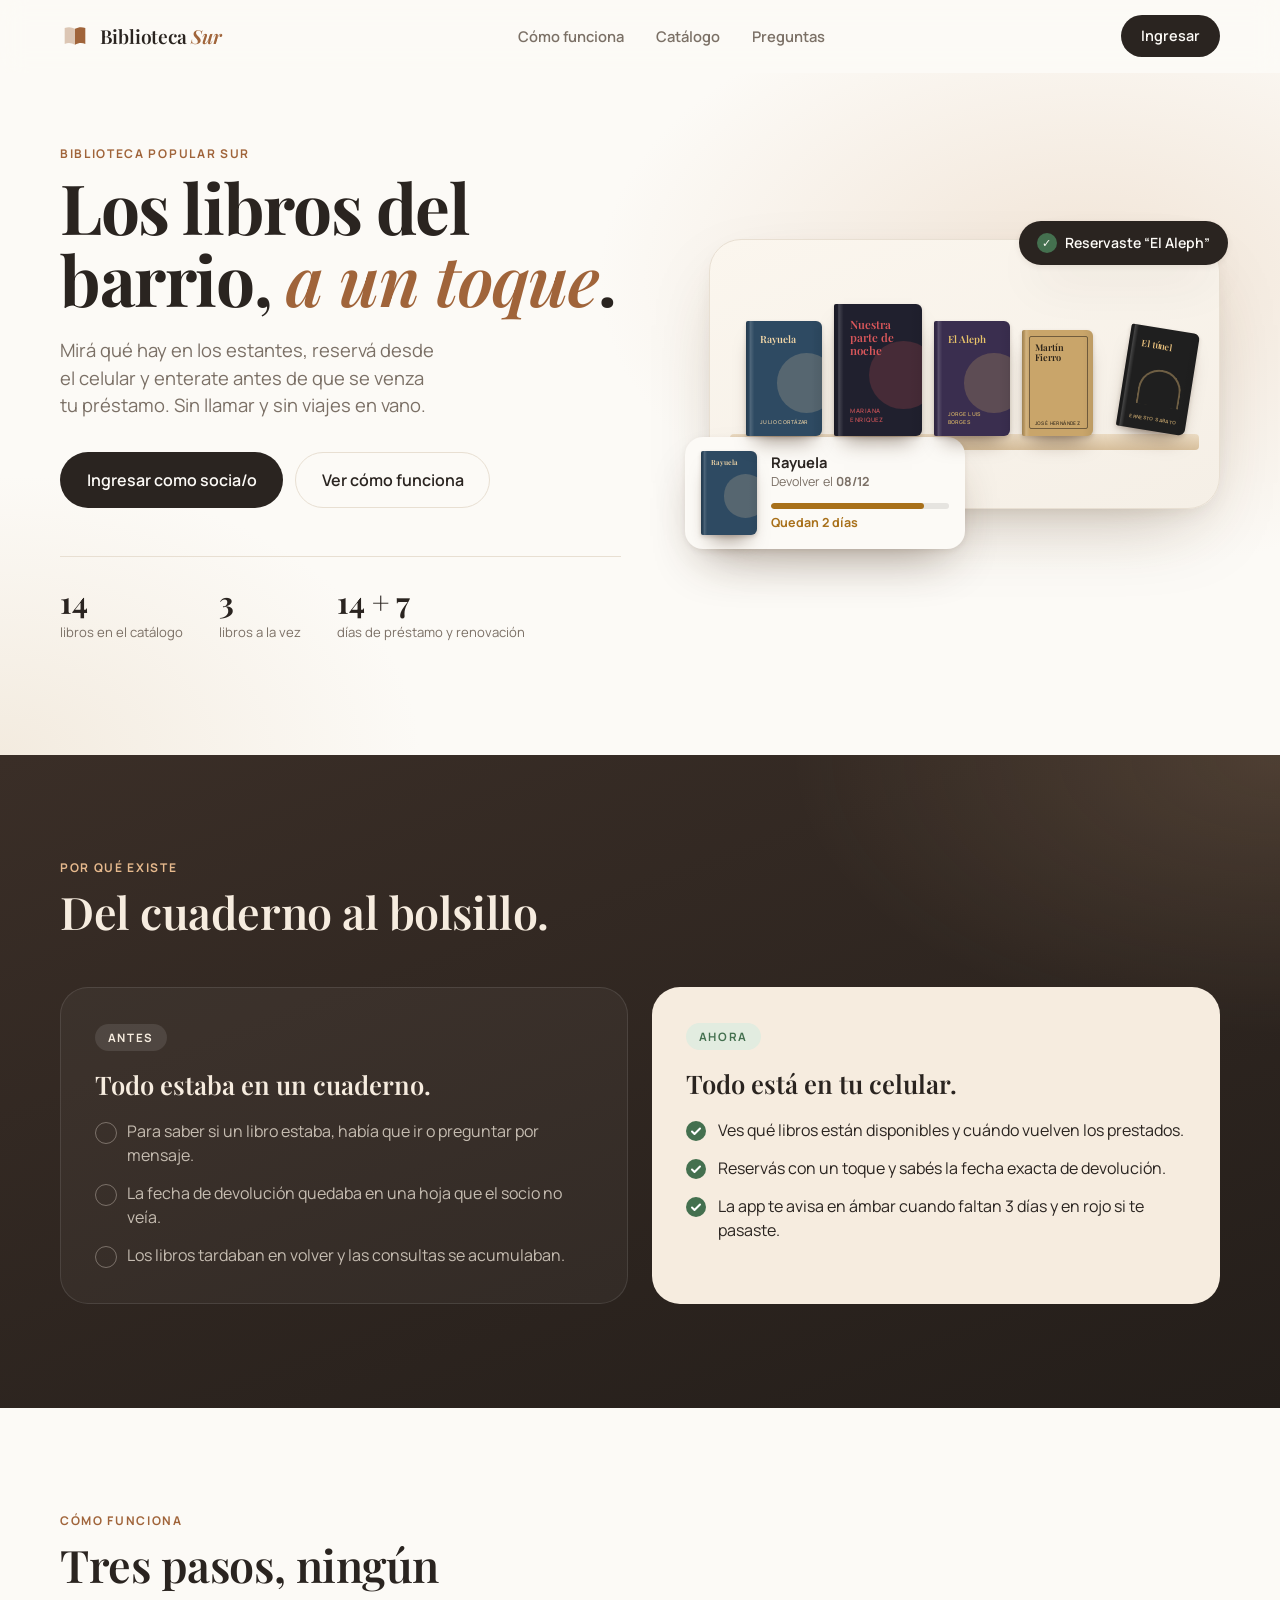
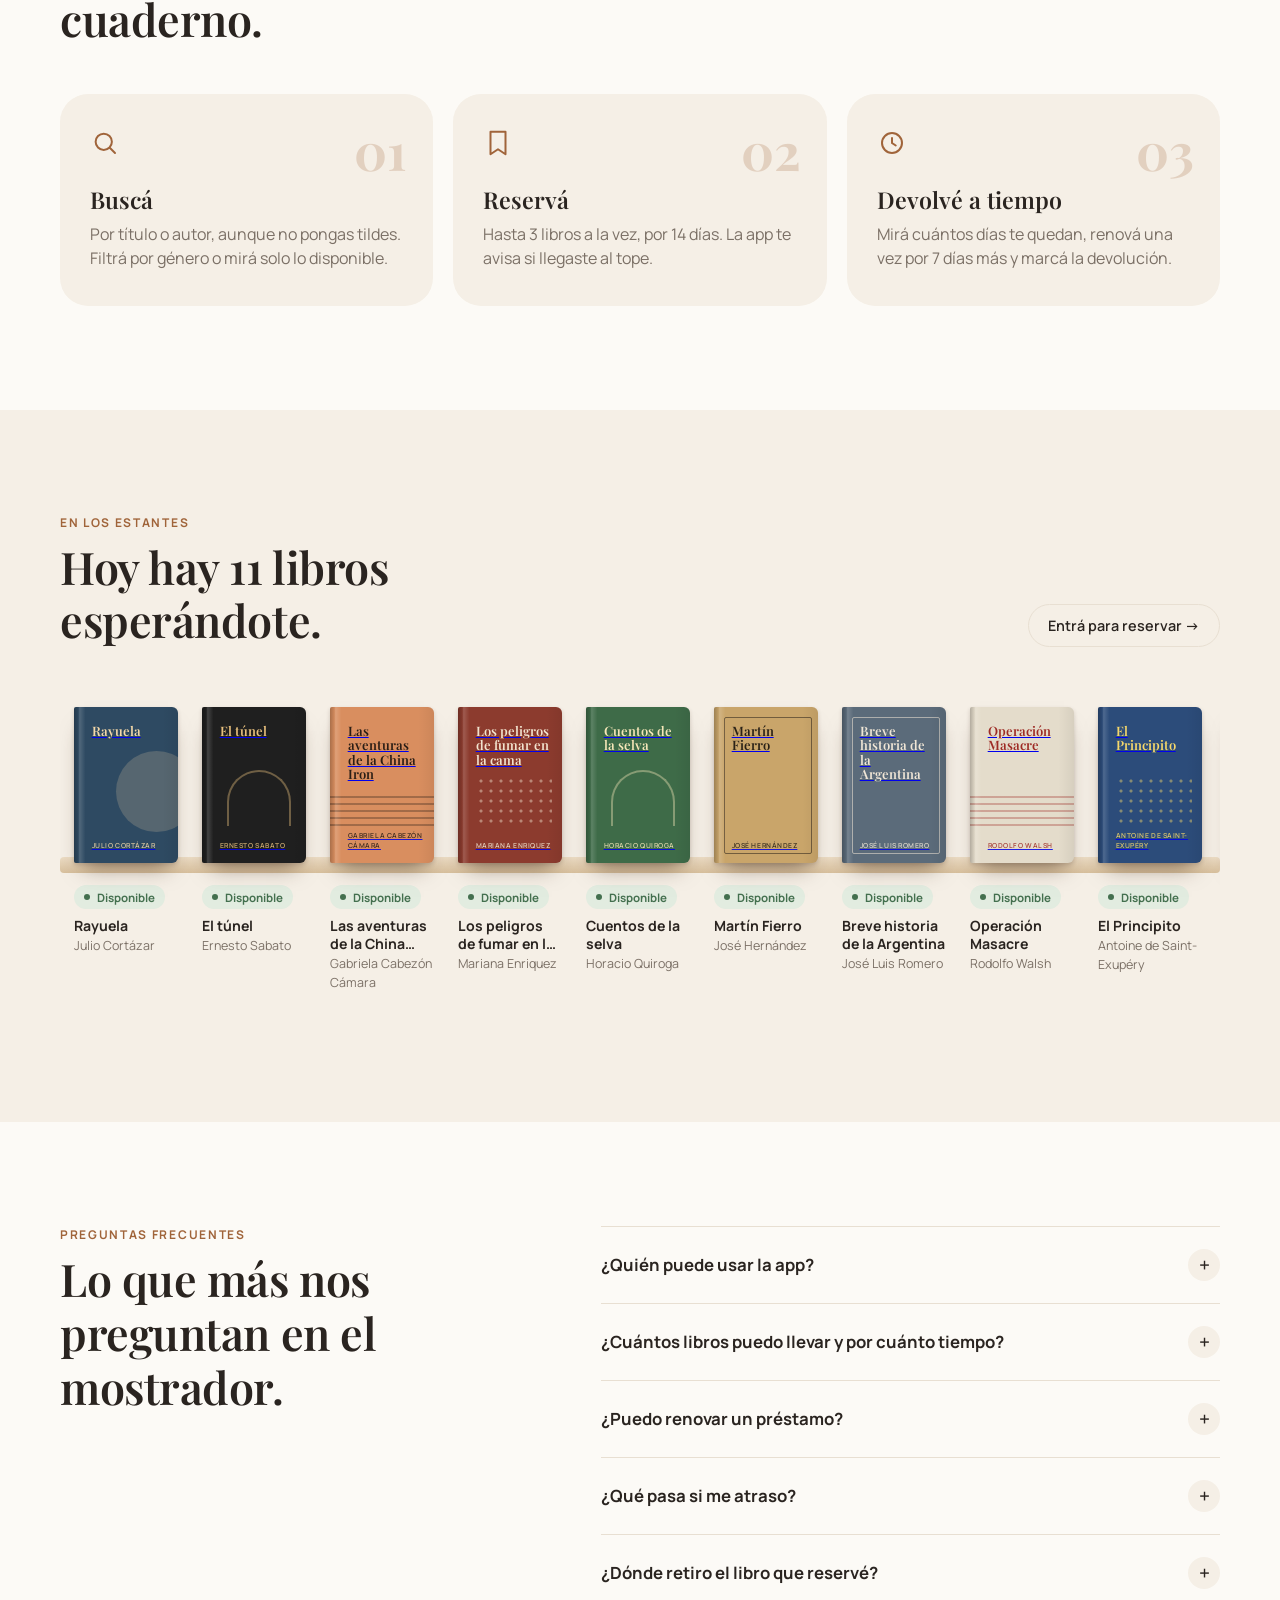
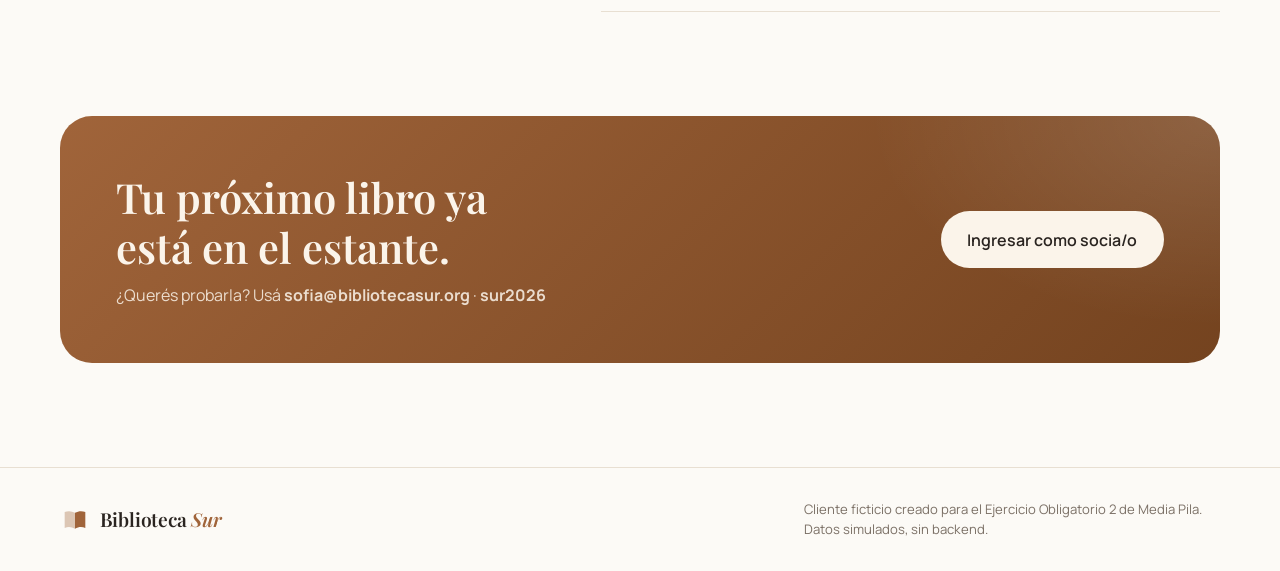
==== commit 8d14c697: "Landing de presentación y correcciones generales - index.html pasa a ser la landing; la app se mueve" ====
--- a/index.html
+++ b/index.html
@@ -3,16 +3,21 @@
 <head>
   <meta charset="utf-8">
   <meta name="viewport" content="width=device-width, initial-scale=1">
-  <title>Biblioteca Popular Sur · Préstamos</title>
-  <meta name="description" content="Catálogo y préstamos online de la Biblioteca Popular Sur.">
+  <title>Biblioteca Popular Sur · Reservá libros desde el celular</title>
+  <meta name="description" content="Mirá qué libros hay en la Biblioteca Popular Sur, reservalos desde el celular y enterate antes de que venza tu préstamo.">
+  <meta name="theme-color" content="#f5efe6">
+  <meta property="og:title" content="Biblioteca Popular Sur">
+  <meta property="og:description" content="Los libros del barrio, a un toque: catálogo, reservas y avisos de devolución.">
+  <meta property="og:type" content="website">
+  <link rel="icon" href="favicon.svg" type="image/svg+xml">
   <link rel="preconnect" href="https://fonts.googleapis.com">
   <link rel="preconnect" href="https://fonts.gstatic.com" crossorigin>
   <link href="https://fonts.googleapis.com/css2?family=Playfair+Display:ital,wght@0,600;0,700;1,600&family=Manrope:wght@400;500;600;700&display=swap" rel="stylesheet">
   <link rel="stylesheet" href="styles.css">
+  <link rel="stylesheet" href="landing.css">
 </head>
-<body>
-
-  <!-- Ícono reutilizable del logo -->
+<body class="landing">
+
   <svg width="0" height="0" style="position:absolute" aria-hidden="true">
     <symbol id="icono-logo" viewBox="0 0 32 32">
       <path d="M5 7.5c3.6-1.4 7.3-1.2 11 .8v17c-3.7-2-7.4-2.2-11-.8z" fill="currentColor" opacity=".35"/>
@@ -20,125 +25,197 @@
     </symbol>
   </svg>
 
-  <!-- PANTALLA 1: LOGIN -->
-  <section id="pantalla-login" class="login" hidden>
-    <div class="login-card">
-      <div class="login-arte">
-        <div class="logo logo-claro">
-          <svg class="logo-icono"><use href="#icono-logo"/></svg>
-          <span>Biblioteca <em>Sur</em></span>
-        </div>
-        <div>
-          <p class="login-frase">Tu biblioteca de barrio, ahora también en el bolsillo.</p>
-          <div id="login-estante" class="login-estante" aria-hidden="true"></div>
-        </div>
-      </div>
-
-      <div class="login-form">
-        <p class="sobretitulo">Biblioteca Popular Sur</p>
-        <h1>Hola de nuevo</h1>
-        <p class="sub">Ingresá para ver el catálogo y tus préstamos.</p>
-
-        <form id="form-login" novalidate>
-          <label for="email">Email</label>
-          <input id="email" type="email" autocomplete="username" placeholder="tu@email.com" required>
-
-          <label for="password">Contraseña</label>
-          <input id="password" type="password" autocomplete="current-password" placeholder="••••••" required>
-
-          <p id="error-login" class="error" role="alert"></p>
-          <button type="submit" class="btn btn-primario btn-ancho">Ingresar</button>
-        </form>
-
-        <div class="demo">
+  <a class="saltar" href="#contenido">Saltar al contenido</a>
+
+  <!-- Navegación -->
+  <header id="l-nav" class="l-nav">
+    <div class="l-contenedor l-nav-interior">
+      <a class="logo" href="#inicio">
+        <svg class="logo-icono" aria-hidden="true"><use href="#icono-logo"/></svg>
+        <span>Biblioteca <em>Sur</em></span>
+      </a>
+      <nav class="l-links" aria-label="Secciones">
+        <a href="#como-funciona">Cómo funciona</a>
+        <a href="#catalogo">Catálogo</a>
+        <a href="#preguntas">Preguntas</a>
+      </nav>
+      <a class="btn btn-primario" href="app.html" data-cta-corto>Ingresar</a>
+    </div>
+  </header>
+
+  <main id="contenido">
+
+    <!-- Hero -->
+    <section id="inicio" class="l-hero">
+      <div class="l-contenedor l-hero-grilla">
+        <div class="l-hero-texto">
+          <p class="sobretitulo">Biblioteca Popular Sur</p>
+          <h1>Los libros del barrio, <em>a un toque</em>.</h1>
+          <p class="l-lead">Mirá qué hay en los estantes, reservá desde el celular y enterate antes de que se venza tu préstamo. Sin llamar y sin viajes en vano.</p>
+          <div class="l-ctas">
+            <a class="btn btn-primario btn-grande" href="app.html" data-cta>Ingresar como socia/o</a>
+            <a class="btn btn-secundario btn-grande" href="#como-funciona">Ver cómo funciona</a>
+          </div>
+          <ul class="l-datos">
+            <li><strong id="dato-libros">14</strong><span>libros en el catálogo</span></li>
+            <li><strong id="dato-cupo">3</strong><span>libros a la vez</span></li>
+            <li><strong id="dato-dias">14 + 7</strong><span>días de préstamo y renovación</span></li>
+          </ul>
+        </div>
+
+        <!-- Composición: estante + tarjeta de préstamo + aviso -->
+        <div class="l-hero-arte" aria-hidden="true">
+          <div class="l-mueble">
+            <div id="hero-estante" class="l-estante"></div>
+          </div>
+          <div class="l-flotante l-tarjeta-prestamo">
+            <div id="hero-mini" class="l-mini"></div>
+            <div>
+              <p class="l-flotante-titulo">Rayuela</p>
+              <p class="l-flotante-sub">Devolver el <strong id="hero-fecha"></strong></p>
+              <div class="progreso"><span style="width:86%"></span></div>
+              <p class="l-flotante-alerta">Quedan 2 días</p>
+            </div>
+          </div>
+          <div class="l-flotante l-aviso">
+            <span class="l-aviso-check">✓</span> Reservaste “El Aleph”
+          </div>
+        </div>
+      </div>
+    </section>
+
+    <!-- Antes / ahora -->
+    <section id="problema" class="l-problema">
+      <div class="l-contenedor">
+        <div class="l-titulo-seccion claro">
+          <p class="sobretitulo">Por qué existe</p>
+          <h2>Del cuaderno al bolsillo.</h2>
+        </div>
+        <div class="l-comparacion">
+          <article class="l-columna l-antes revelar">
+            <p class="l-etiqueta">Antes</p>
+            <h3>Todo estaba en un cuaderno.</h3>
+            <ul>
+              <li>Para saber si un libro estaba, había que ir o preguntar por mensaje.</li>
+              <li>La fecha de devolución quedaba en una hoja que el socio no veía.</li>
+              <li>Los libros tardaban en volver y las consultas se acumulaban.</li>
+            </ul>
+          </article>
+          <article class="l-columna l-ahora revelar">
+            <p class="l-etiqueta">Ahora</p>
+            <h3>Todo está en tu celular.</h3>
+            <ul>
+              <li>Ves qué libros están disponibles y cuándo vuelven los prestados.</li>
+              <li>Reservás con un toque y sabés la fecha exacta de devolución.</li>
+              <li>La app te avisa en ámbar cuando faltan 3 días y en rojo si te pasaste.</li>
+            </ul>
+          </article>
+        </div>
+      </div>
+    </section>
+
+    <!-- Cómo funciona -->
+    <section id="como-funciona" class="l-seccion">
+      <div class="l-contenedor">
+        <div class="l-titulo-seccion">
+          <p class="sobretitulo">Cómo funciona</p>
+          <h2>Tres pasos, ningún cuaderno.</h2>
+        </div>
+        <ol class="l-pasos">
+          <li class="l-paso revelar">
+            <span class="l-paso-numero">01</span>
+            <svg viewBox="0 0 24 24" aria-hidden="true"><circle cx="11" cy="11" r="6.5" fill="none" stroke="currentColor" stroke-width="1.6"/><path d="m16 16 4 4" stroke="currentColor" stroke-width="1.6" stroke-linecap="round"/></svg>
+            <h3>Buscá</h3>
+            <p>Por título o autor, aunque no pongas tildes. Filtrá por género o mirá solo lo disponible.</p>
+          </li>
+          <li class="l-paso revelar">
+            <span class="l-paso-numero">02</span>
+            <svg viewBox="0 0 24 24" aria-hidden="true"><path d="M6 3h12v18l-6-4-6 4z" fill="none" stroke="currentColor" stroke-width="1.6" stroke-linejoin="round"/></svg>
+            <h3>Reservá</h3>
+            <p>Hasta <span data-regla="max">3</span> libros a la vez, por <span data-regla="dias">14</span> días. La app te avisa si llegaste al tope.</p>
+          </li>
+          <li class="l-paso revelar">
+            <span class="l-paso-numero">03</span>
+            <svg viewBox="0 0 24 24" aria-hidden="true"><circle cx="12" cy="12" r="8" fill="none" stroke="currentColor" stroke-width="1.6"/><path d="M12 8v4l3 2" fill="none" stroke="currentColor" stroke-width="1.6" stroke-linecap="round"/></svg>
+            <h3>Devolvé a tiempo</h3>
+            <p>Mirá cuántos días te quedan, renová una vez por <span data-regla="renov">7</span> días más y marcá la devolución.</p>
+          </li>
+        </ol>
+      </div>
+    </section>
+
+    <!-- Vista previa del catálogo -->
+    <section id="catalogo" class="l-seccion l-seccion-crema">
+      <div class="l-contenedor">
+        <div class="l-titulo-seccion l-titulo-fila">
           <div>
-            <strong>Usuario de prueba</strong>
-            <p>sofia@bibliotecasur.org · sur2026</p>
-          </div>
-          <button type="button" id="btn-demo" class="btn-link">Completar</button>
-        </div>
-      </div>
+            <p class="sobretitulo">En los estantes</p>
+            <h2>Hoy hay <span id="dato-disponibles">11</span> libros esperándote.</h2>
+          </div>
+          <a class="btn btn-secundario" href="app.html" data-cta-catalogo>Entrá para reservar →</a>
+        </div>
+        <ul id="l-catalogo" class="estante-fila l-catalogo"></ul>
+      </div>
+    </section>
+
+    <!-- Preguntas frecuentes -->
+    <section id="preguntas" class="l-seccion">
+      <div class="l-contenedor l-faq-grilla">
+        <div class="l-titulo-seccion">
+          <p class="sobretitulo">Preguntas frecuentes</p>
+          <h2>Lo que más nos preguntan en el mostrador.</h2>
+        </div>
+        <div class="l-faq">
+          <details>
+            <summary>¿Quién puede usar la app?</summary>
+            <p>Cualquier socia o socio de la biblioteca. Entrás con el email y la contraseña que te dan en el mostrador.</p>
+          </details>
+          <details>
+            <summary>¿Cuántos libros puedo llevar y por cuánto tiempo?</summary>
+            <p>Hasta <span data-regla="max">3</span> libros a la vez, por <span data-regla="dias">14</span> días cada uno.</p>
+          </details>
+          <details>
+            <summary>¿Puedo renovar un préstamo?</summary>
+            <p>Sí, una sola vez por libro, y te suma <span data-regla="renov">7</span> días. Después el botón se desactiva.</p>
+          </details>
+          <details>
+            <summary>¿Qué pasa si me atraso?</summary>
+            <p>No hay multas. La app marca el préstamo en rojo para recordarte que lo devuelvas y que otro socio pueda leerlo.</p>
+          </details>
+          <details>
+            <summary>¿Dónde retiro el libro que reservé?</summary>
+            <p>En el mostrador de la biblioteca, en el horario de atención. La reserva te lo guarda a tu nombre.</p>
+          </details>
+        </div>
+      </div>
+    </section>
+
+    <!-- Llamado final -->
+    <section class="l-final">
+      <div class="l-contenedor">
+        <div class="l-final-tarjeta revelar">
+          <div>
+            <h2>Tu próximo libro ya está en el estante.</h2>
+            <p>¿Querés probarla? Usá <strong>sofia@bibliotecasur.org</strong> · <strong>sur2026</strong></p>
+          </div>
+          <a class="btn btn-claro btn-grande" href="app.html" data-cta>Ingresar como socia/o</a>
+        </div>
+      </div>
+    </section>
+  </main>
+
+  <footer class="l-footer">
+    <div class="l-contenedor l-footer-interior">
+      <a class="logo" href="#inicio">
+        <svg class="logo-icono" aria-hidden="true"><use href="#icono-logo"/></svg>
+        <span>Biblioteca <em>Sur</em></span>
+      </a>
+      <p>Cliente ficticio creado para el Ejercicio Obligatorio 2 de Media Pila. Datos simulados, sin backend.</p>
     </div>
-  </section>
-
-  <!-- PANTALLA 2: APP -->
-  <div id="pantalla-app" class="app" data-vista="catalogo" hidden>
-
-    <!-- Barra lateral: logo, géneros y usuario -->
-    <aside class="sidebar">
-      <div class="logo">
-        <svg class="logo-icono"><use href="#icono-logo"/></svg>
-        <span>Biblioteca <em>Sur</em></span>
-      </div>
-
-      <p class="sidebar-titulo">Géneros</p>
-      <nav id="nav-generos" class="nav-generos" aria-label="Filtrar por género"></nav>
-
-      <div class="sidebar-usuario">
-        <span id="avatar" class="avatar" aria-hidden="true"></span>
-        <div class="sidebar-usuario-texto">
-          <strong id="nombre-usuario"></strong>
-          <span>Socia/o</span>
-        </div>
-        <button id="btn-salir" class="btn-icono" title="Cerrar sesión" aria-label="Cerrar sesión">
-          <svg viewBox="0 0 24 24"><path d="M15 4h3a2 2 0 0 1 2 2v12a2 2 0 0 1-2 2h-3M10 17l5-5-5-5M15 12H4" fill="none" stroke="currentColor" stroke-width="1.8" stroke-linecap="round" stroke-linejoin="round"/></svg>
-        </button>
-      </div>
-    </aside>
-
-    <!-- Catálogo -->
-    <main class="principal">
-      <header class="barra">
-        <label class="busqueda">
-          <svg viewBox="0 0 24 24" aria-hidden="true"><circle cx="11" cy="11" r="6.5" fill="none" stroke="currentColor" stroke-width="1.8"/><path d="m16 16 4 4" stroke="currentColor" stroke-width="1.8" stroke-linecap="round"/></svg>
-          <input id="buscador" type="search" placeholder="Buscar por título o autor…" aria-label="Buscar por título o autor">
-        </label>
-        <div class="segmentado" role="group" aria-label="Disponibilidad">
-          <button type="button" class="activo" data-disponibilidad="todos" aria-pressed="true">Todos</button>
-          <button type="button" data-disponibilidad="disponibles" aria-pressed="false">Disponibles</button>
-        </div>
-      </header>
-
-      <div class="encabezado">
-        <h1 id="saludo"></h1>
-        <p id="contador-resultados" class="contador"></p>
-      </div>
-
-      <div id="estantes" class="estantes"></div>
-    </main>
-
-    <!-- Mis préstamos -->
-    <aside class="panel-prestamos" aria-labelledby="titulo-prestamos">
-      <div class="panel-cabecera">
-        <h2 id="titulo-prestamos">Mis préstamos</h2>
-        <div id="cupo" class="cupo"></div>
-      </div>
-      <ul id="lista-prestamos" class="lista-prestamos"></ul>
-      <p class="regla">Hasta 3 libros a la vez · 14 días · 1 renovación de 7 días.</p>
-    </aside>
-
-    <!-- Navegación inferior (solo celular) -->
-    <nav class="tabbar" aria-label="Secciones">
-      <button type="button" data-ir="catalogo" class="activo">
-        <svg viewBox="0 0 24 24" aria-hidden="true"><path d="M4 5h4v14H4zM10 5h4v14h-4zM16.5 5.5l3.5 1-3.5 13-3.5-1z" fill="none" stroke="currentColor" stroke-width="1.7" stroke-linejoin="round"/></svg>
-        Catálogo
-      </button>
-      <button type="button" data-ir="prestamos">
-        <svg viewBox="0 0 24 24" aria-hidden="true"><path d="M6 3h12v18l-6-4-6 4z" fill="none" stroke="currentColor" stroke-width="1.7" stroke-linejoin="round"/></svg>
-        Mis préstamos <span id="tab-contador" class="tab-contador"></span>
-      </button>
-    </nav>
-  </div>
-
-  <!-- Ficha del libro -->
-  <dialog id="detalle" class="detalle" aria-labelledby="detalle-titulo">
-    <div id="detalle-contenido"></div>
-  </dialog>
-
-  <!-- Aviso flotante -->
-  <div id="toast" class="toast" role="status" aria-live="polite"></div>
+  </footer>
 
   <script src="data.js"></script>
-  <script src="app.js"></script>
+  <script src="tapas.js"></script>
+  <script src="landing.js"></script>
 </body>
 </html>
--- a/styles.css
+++ b/styles.css
@@ -57,6 +57,9 @@
   display: flex;
   align-items: center;
   gap: .6rem;
+  color: var(--tinta);
+  text-decoration: none;
+  width: fit-content;
   font-family: var(--serif);
   font-size: 1.2rem;
   font-weight: 600;
@@ -69,6 +72,10 @@
 
 /* ---------- Botones ---------- */
 .btn {
+  display: inline-flex;
+  align-items: center;
+  justify-content: center;
+  text-decoration: none;
   font-weight: 600;
   font-size: .9rem;
   border-radius: 999px;
@@ -264,6 +271,16 @@
   flex-direction: column;
   justify-content: center;
 }
+.volver {
+  align-self: flex-start;
+  margin-bottom: 28px;
+  font-size: .85rem;
+  font-weight: 600;
+  color: var(--tinta-suave);
+  text-decoration: none;
+}
+.volver:hover { color: var(--acento); }
+
 .sobretitulo {
   font-size: .75rem;
   font-weight: 700;
@@ -597,6 +614,8 @@
   box-shadow: 0 40px 100px -30px rgba(30, 20, 10, .6);
 }
 .detalle::backdrop { background: rgba(36, 28, 22, .45); backdrop-filter: blur(4px); }
+/* Con la ficha abierta, el fondo no se desplaza */
+body:has(.detalle[open]) { overflow: hidden; }
 .detalle-hero {
   position: relative;
   display: flex;
@@ -652,6 +671,11 @@
 }
 .toast.visible { opacity: 1; transform: translate(-50%, 0); }
 .toast-error { background: var(--rojo); }
+
+/* Respeta a quien pidió menos animaciones en su sistema */
+@media (prefers-reduced-motion: reduce) {
+  *, *::before, *::after { transition-duration: .01ms !important; animation-duration: .01ms !important; }
+}
 
 /* ============================================================
    RESPONSIVE
--- a/landing.css
+++ b/landing.css
@@ -0,0 +1,322 @@
+/* ============================================================
+   Landing – usa los colores y tipografías de styles.css
+   ============================================================ */
+
+.landing { background: var(--papel); }
+html { scroll-behavior: smooth; scroll-padding-top: 84px; }
+
+.l-contenedor { width: min(1160px, 100% - 48px); margin-inline: auto; }
+
+.saltar {
+  position: absolute;
+  left: -9999px;
+  top: 12px;
+  z-index: 100;
+  background: var(--tinta);
+  color: var(--papel);
+  padding: .5rem 1rem;
+  border-radius: 999px;
+  text-decoration: none;
+  font-weight: 600;
+}
+.saltar:focus { left: 12px; }
+
+.btn-grande { padding: .95rem 1.6rem; font-size: 1rem; }
+.btn-claro { background: #fbf4ea; color: var(--tinta); }
+.btn-claro:hover { background: #fff; }
+
+/* ---------- Navegación ---------- */
+.l-nav {
+  position: sticky;
+  top: 0;
+  z-index: 30;
+  background: rgba(252, 250, 246, .82);
+  backdrop-filter: blur(12px);
+  border-bottom: 1px solid transparent;
+  transition: border-color .25s, box-shadow .25s;
+}
+.l-nav.con-sombra { border-color: var(--linea); box-shadow: 0 8px 24px -18px rgba(60, 35, 15, .4); }
+.l-nav-interior { display: flex; align-items: center; justify-content: space-between; gap: 24px; height: 72px; }
+.l-links { display: flex; gap: 32px; }
+.l-links a {
+  text-decoration: none;
+  font-size: .92rem;
+  font-weight: 600;
+  color: var(--tinta-suave);
+  transition: color .2s;
+}
+.l-links a:hover { color: var(--tinta); }
+
+/* ---------- Hero ---------- */
+.l-hero {
+  padding: 72px 0 112px;
+  background:
+    radial-gradient(700px 420px at 85% 30%, var(--acento-suave), transparent 70%),
+    radial-gradient(600px 400px at 0% 100%, #f3ebdf, transparent 70%);
+  overflow: hidden;
+}
+/* minmax(0, …): sin esto, el ancho mínimo de las tapas empuja la columna del texto */
+.l-hero-grilla { display: grid; grid-template-columns: minmax(0, 1.05fr) minmax(0, 1fr); gap: 64px; align-items: center; }
+.l-hero h1 {
+  font-size: clamp(2.7rem, 5.4vw, 4.4rem);
+  line-height: 1.04;
+  letter-spacing: -.02em;
+  font-weight: 700;
+}
+.l-hero h1 em { font-style: italic; color: var(--acento); font-weight: 600; }
+.l-lead { font-size: 1.15rem; color: var(--tinta-suave); max-width: 34ch; margin: 1.4rem 0 2rem; }
+.l-ctas { display: flex; gap: 12px; flex-wrap: wrap; }
+.l-datos {
+  list-style: none;
+  display: flex;
+  gap: 36px;
+  margin: 48px 0 0;
+  padding: 28px 0 0;
+  border-top: 1px solid var(--linea);
+}
+.l-datos strong { display: block; font-family: var(--serif); font-size: 1.9rem; line-height: 1.1; }
+.l-datos span { font-size: .82rem; color: var(--tinta-suave); }
+
+/* Composición del hero */
+.l-hero-arte { position: relative; padding: 0 0 40px 24px; }
+.l-mueble {
+  background: linear-gradient(160deg, #fbf6ee, var(--crema));
+  border: 1px solid var(--linea);
+  border-radius: 32px;
+  padding: 64px 36px 72px;
+  box-shadow: var(--sombra-app);
+}
+.l-estante {
+  --ancho-tapa: 80px;
+  position: relative;
+  display: flex;
+  align-items: flex-end;
+  justify-content: center;
+  gap: 12px;
+}
+.l-estante::after {
+  content: "";
+  position: absolute;
+  left: -16px; right: -16px; bottom: -14px;
+  height: 16px;
+  border-radius: 4px;
+  background: linear-gradient(var(--madera-clara), var(--madera));
+  box-shadow: 0 12px 18px -10px rgba(90, 60, 30, .55);
+}
+.l-estante .portada { position: relative; z-index: 1; }
+.l-estante .portada:nth-child(2) { --ancho: 92px; }
+.l-estante .portada:nth-child(4) { --ancho: 74px; }
+.l-estante .portada:nth-child(5) { --ancho: 72px; transform: rotate(9deg); transform-origin: bottom right; margin-left: 10px; }
+
+.l-flotante {
+  position: absolute;
+  background: var(--papel);
+  border-radius: 18px;
+  box-shadow: 0 24px 50px -20px rgba(60, 35, 15, .45), 0 2px 6px rgba(60, 35, 15, .08);
+  animation: flotar 7s ease-in-out infinite;
+}
+.l-tarjeta-prestamo {
+  left: 0;
+  bottom: 0;
+  width: 280px;
+  display: grid;
+  grid-template-columns: 56px 1fr;
+  gap: 14px;
+  padding: 14px 16px;
+}
+.l-flotante-titulo { font-weight: 700; font-size: .92rem; }
+.l-flotante-sub { font-size: .78rem; color: var(--tinta-suave); }
+.l-tarjeta-prestamo .progreso span { background: var(--ambar); }
+.l-flotante-alerta { font-size: .78rem; font-weight: 700; color: var(--ambar); }
+.l-aviso {
+  top: -18px;
+  right: -8px;
+  padding: .7rem 1.1rem;
+  border-radius: 999px;
+  background: var(--tinta);
+  color: var(--papel);
+  font-size: .88rem;
+  font-weight: 600;
+  display: flex;
+  align-items: center;
+  gap: .55rem;
+  animation-delay: -3s;
+}
+.l-aviso-check {
+  display: grid;
+  place-items: center;
+  width: 20px;
+  height: 20px;
+  border-radius: 50%;
+  background: var(--verde);
+  font-size: .7rem;
+}
+@keyframes flotar {
+  0%, 100% { transform: translateY(0); }
+  50% { transform: translateY(-8px); }
+}
+
+/* ---------- Secciones ---------- */
+.l-seccion { padding: 104px 0; }
+.l-seccion-crema { background: var(--crema); }
+.l-titulo-seccion { margin-bottom: 48px; }
+.l-titulo-seccion h2 { font-size: clamp(2rem, 3.6vw, 2.8rem); max-width: 18ch; letter-spacing: -.01em; }
+.l-titulo-fila { display: flex; justify-content: space-between; align-items: flex-end; gap: 24px; flex-wrap: wrap; }
+
+/* Antes / ahora */
+.l-problema {
+  padding: 104px 0;
+  color: #f6ecdf;
+  background:
+    radial-gradient(700px 400px at 100% 0%, rgba(230, 185, 141, .16), transparent 70%),
+    linear-gradient(160deg, #3a2e27, #241e1a);
+}
+.l-titulo-seccion.claro .sobretitulo { color: #e6b98d; }
+.l-comparacion { display: grid; grid-template-columns: 1fr 1fr; gap: 24px; }
+.l-columna { border-radius: 28px; padding: 36px 34px; }
+.l-antes { background: rgba(255, 255, 255, .04); border: 1px solid rgba(255, 255, 255, .1); }
+.l-ahora { background: #f6ecdf; color: var(--tinta); }
+.l-etiqueta {
+  display: inline-block;
+  font-size: .72rem;
+  font-weight: 700;
+  letter-spacing: .14em;
+  text-transform: uppercase;
+  padding: .3rem .8rem;
+  border-radius: 999px;
+  background: rgba(255, 255, 255, .1);
+}
+.l-ahora .l-etiqueta { background: var(--verde-claro); color: var(--verde); }
+.l-columna h3 { font-family: var(--serif); font-weight: 600; font-size: 1.6rem; margin: 18px 0 20px; }
+.l-columna ul { list-style: none; margin: 0; padding: 0; display: grid; gap: 14px; }
+.l-columna li { position: relative; padding-left: 32px; }
+.l-columna li::before {
+  content: "";
+  position: absolute;
+  left: 0; top: .2em;
+  width: 20px; height: 20px;
+  border-radius: 50%;
+}
+.l-antes li { color: rgba(246, 236, 223, .75); }
+.l-antes li::before { border: 1.5px solid rgba(246, 236, 223, .35); }
+.l-ahora li::before {
+  background: var(--verde) url("data:image/svg+xml,%3Csvg xmlns='http://www.w3.org/2000/svg' viewBox='0 0 20 20'%3E%3Cpath d='M6 10.5l2.5 2.5L14 7.5' fill='none' stroke='white' stroke-width='2' stroke-linecap='round' stroke-linejoin='round'/%3E%3C/svg%3E") center / 100% no-repeat;
+}
+
+/* Cómo funciona */
+.l-pasos { list-style: none; margin: 0; padding: 0; display: grid; grid-template-columns: repeat(3, 1fr); gap: 20px; }
+.l-paso { position: relative; background: var(--crema); border-radius: 28px; padding: 34px 30px 36px; }
+.l-paso svg { width: 30px; height: 30px; color: var(--acento); }
+.l-paso-numero {
+  position: absolute;
+  top: 18px;
+  right: 26px;
+  font-family: var(--serif);
+  font-size: 3.2rem;
+  font-weight: 700;
+  color: var(--acento);
+  opacity: .22;
+}
+.l-paso h3 { font-family: var(--serif); font-weight: 600; font-size: 1.45rem; margin: 22px 0 8px; }
+.l-paso p { color: var(--tinta-suave); }
+
+/* Catálogo */
+.l-catalogo { padding-bottom: 16px; }
+.l-catalogo .libro-tapa { display: block; }
+
+/* Preguntas */
+.l-faq-grilla { display: grid; grid-template-columns: 1fr 1.3fr; gap: 64px; align-items: start; }
+.l-faq details { border-bottom: 1px solid var(--linea); }
+.l-faq details:first-child { border-top: 1px solid var(--linea); }
+.l-faq summary {
+  list-style: none;
+  cursor: pointer;
+  display: flex;
+  justify-content: space-between;
+  align-items: center;
+  gap: 16px;
+  padding: 22px 0;
+  font-weight: 700;
+  font-size: 1.05rem;
+}
+.l-faq summary::-webkit-details-marker { display: none; }
+.l-faq summary::after {
+  content: "+";
+  flex: none;
+  display: grid;
+  place-items: center;
+  width: 32px;
+  height: 32px;
+  border-radius: 50%;
+  background: var(--crema);
+  font-size: 1.2rem;
+  font-weight: 500;
+  transition: transform .25s, background .25s;
+}
+.l-faq details[open] summary::after { transform: rotate(45deg); background: var(--acento-suave); }
+.l-faq details p { color: var(--tinta-suave); padding: 0 48px 24px 0; max-width: 60ch; }
+
+/* Llamado final */
+.l-final { padding: 0 0 104px; }
+.l-final-tarjeta {
+  display: flex;
+  align-items: center;
+  justify-content: space-between;
+  gap: 32px;
+  flex-wrap: wrap;
+  padding: 56px;
+  border-radius: 32px;
+  color: #fbf4ea;
+  background:
+    radial-gradient(500px 300px at 100% 0%, rgba(255, 255, 255, .14), transparent 70%),
+    linear-gradient(135deg, #a0643a, #74431f);
+}
+.l-final-tarjeta h2 { font-size: clamp(1.9rem, 3.4vw, 2.6rem); max-width: 16ch; }
+.l-final-tarjeta p { margin-top: .7rem; opacity: .85; }
+
+/* Pie */
+.l-footer { border-top: 1px solid var(--linea); padding: 32px 0; }
+.l-footer-interior { display: flex; justify-content: space-between; align-items: center; gap: 24px; flex-wrap: wrap; }
+.l-footer p { font-size: .82rem; color: var(--tinta-suave); max-width: 52ch; }
+
+/* Aparición suave al hacer scroll (solo si hay JS y no se pidió reducir movimiento) */
+.js-revelar .revelar { opacity: 0; transform: translateY(18px); transition: opacity .6s ease, transform .6s ease; }
+.js-revelar .revelar.visible { opacity: 1; transform: none; }
+.l-pasos .revelar:nth-child(2) { transition-delay: .08s; }
+.l-pasos .revelar:nth-child(3) { transition-delay: .16s; }
+
+@media (prefers-reduced-motion: reduce) {
+  html { scroll-behavior: auto; }
+  .l-flotante { animation: none; }
+}
+
+/* ---------- Responsive ---------- */
+@media (max-width: 960px) {
+  .l-hero { padding: 48px 0 88px; }
+  .l-hero-grilla { grid-template-columns: minmax(0, 1fr); gap: 56px; }
+  .l-hero-arte { padding-left: 0; max-width: 560px; }
+  .l-comparacion { grid-template-columns: 1fr; }
+  .l-pasos { grid-template-columns: 1fr; }
+  .l-faq-grilla { grid-template-columns: 1fr; gap: 8px; }
+}
+
+@media (max-width: 720px) {
+  .l-links { display: none; }
+  .l-contenedor { width: calc(100% - 40px); }
+  .l-nav-interior { height: 64px; }
+  .l-nav .btn { padding: .5rem 1.1rem; }
+  .l-datos { gap: 20px; }
+  .l-datos strong { font-size: 1.45rem; }
+  .l-mueble { padding: 44px 16px 64px; border-radius: 24px; }
+  .l-estante { --ancho-tapa: 56px; gap: 6px; }
+  .l-estante .portada:nth-child(2) { --ancho: 64px; }
+  .l-estante .portada:nth-child(4) { --ancho: 52px; }
+  .l-estante .portada:nth-child(5) { --ancho: 50px; margin-left: 6px; }
+  .l-tarjeta-prestamo { width: 250px; bottom: -8px; }
+  .l-aviso { right: 0; top: -22px; font-size: .8rem; }
+  .l-seccion, .l-problema { padding: 72px 0; }
+  .l-columna { padding: 28px 24px; }
+  .l-final { padding-bottom: 72px; }
+  .l-final-tarjeta { padding: 36px 26px; }
+  .l-catalogo { margin: 0 -20px; padding-left: 20px; padding-right: 20px; }
+}
